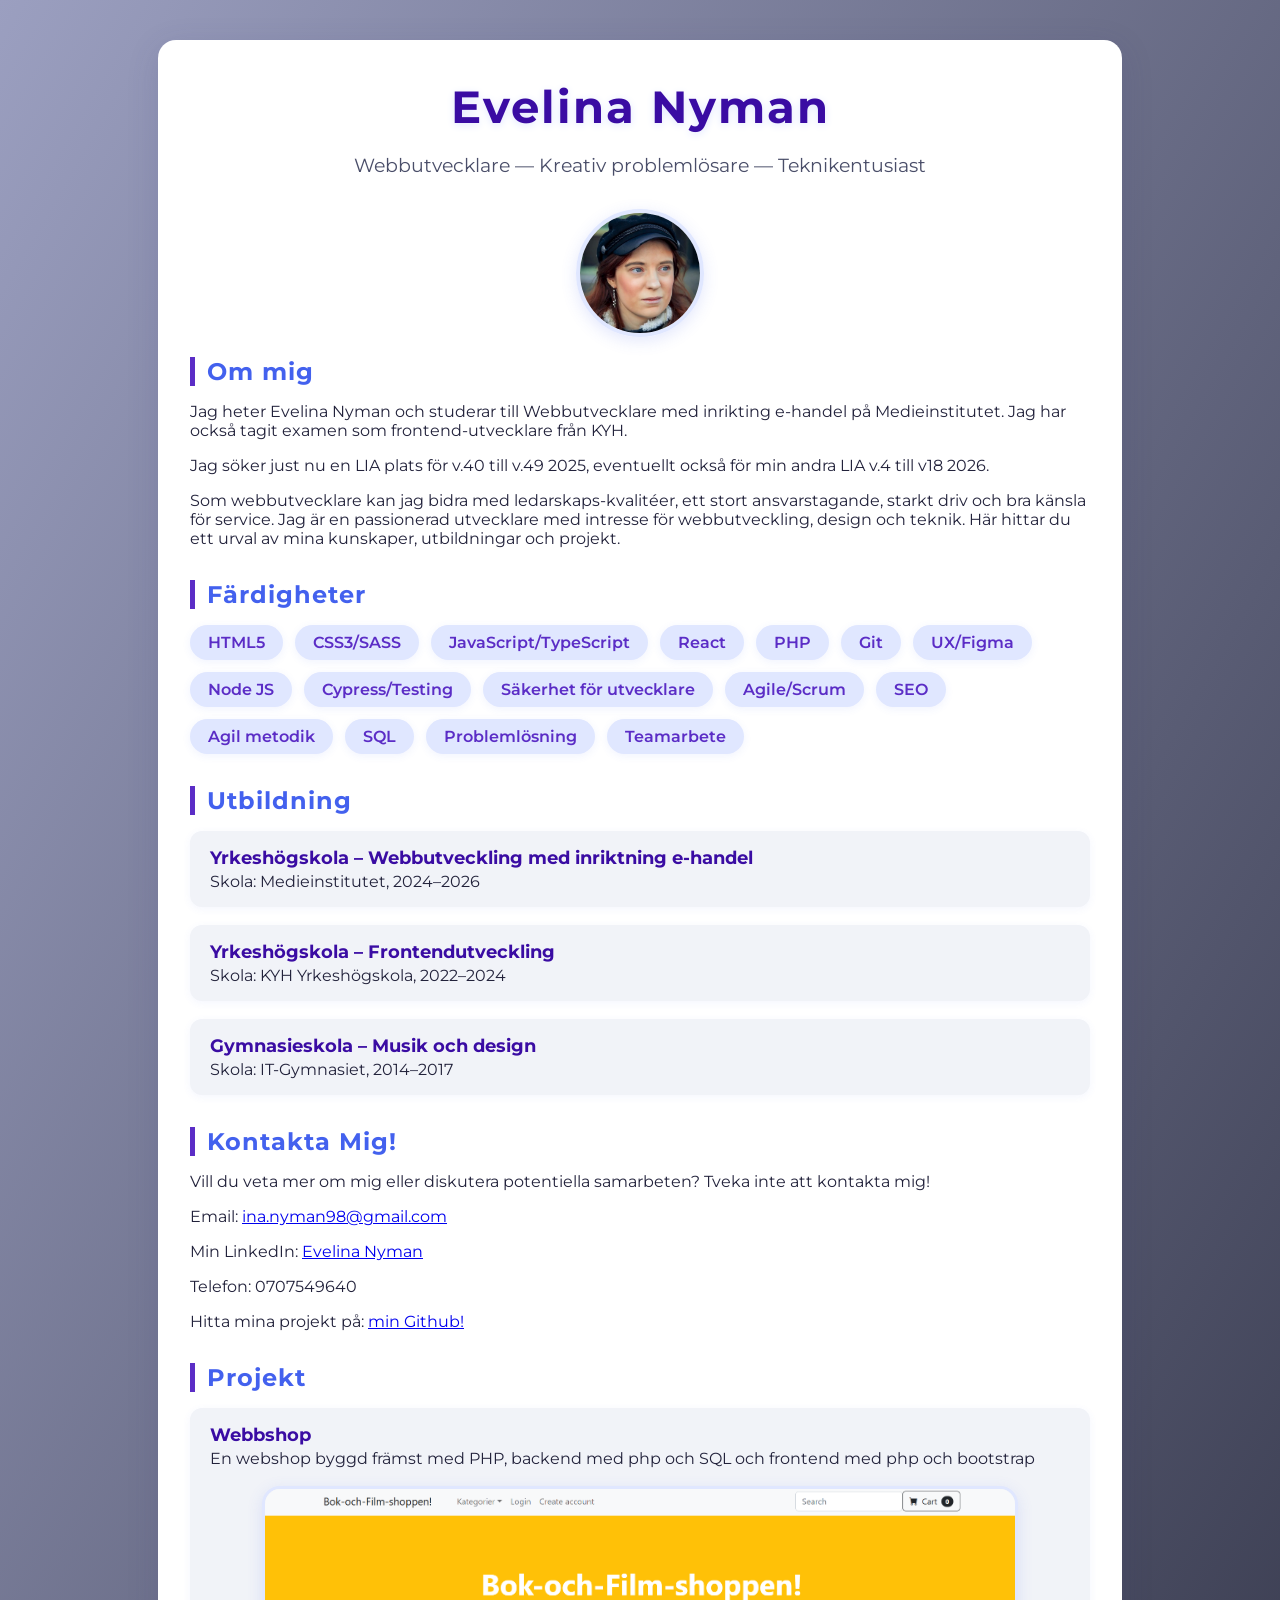
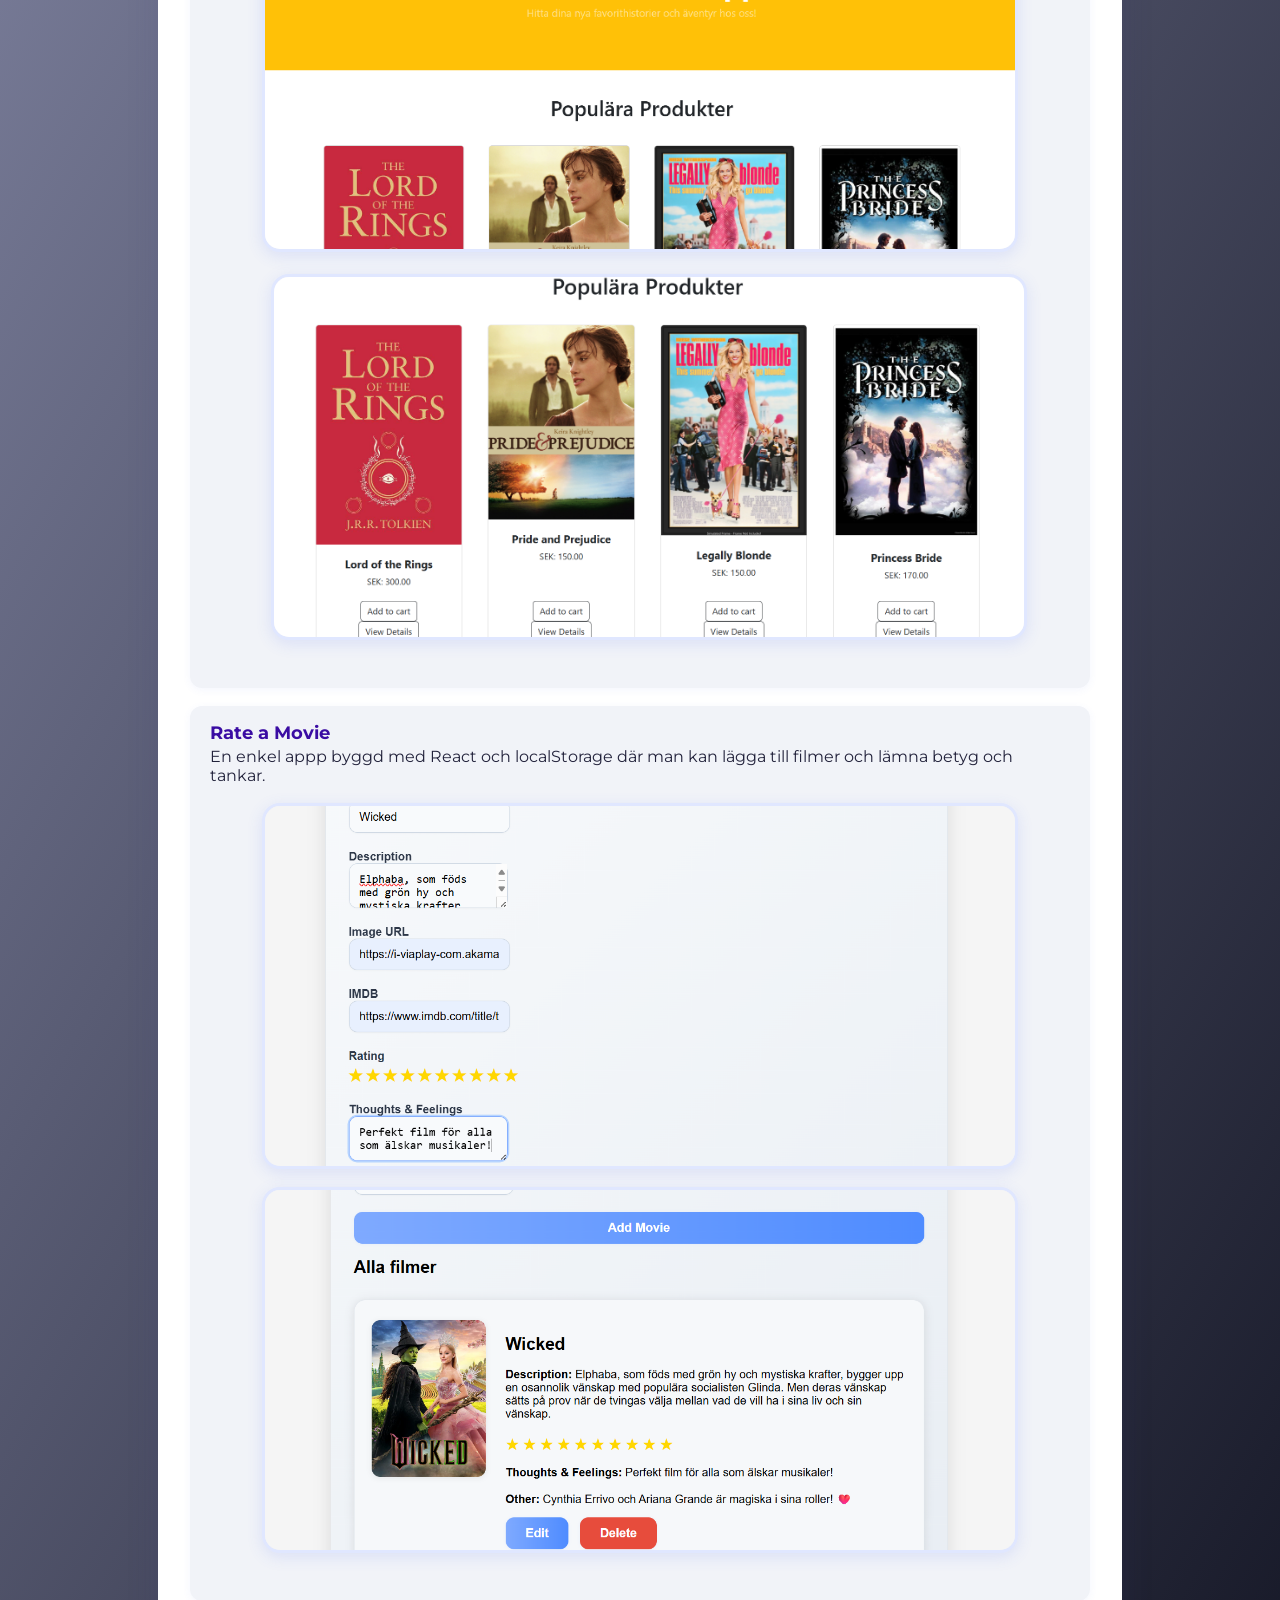
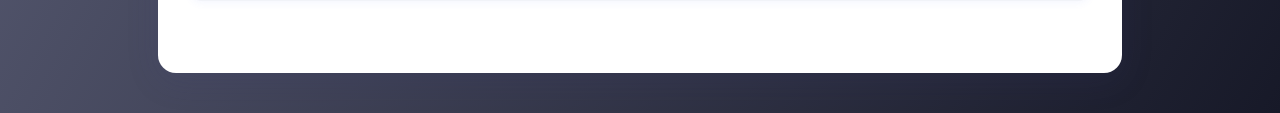
==== index.html @ 7e15b788 "first commit" ====
<!DOCTYPE html>
<html lang="en">
<head>
    <meta charset="UTF-8">
    <meta name="viewport" content="width=device-width, initial-scale=1.0">
    <title>Evelinas Portfolio</title>
</head>
<body>
    
</body>

<!DOCTYPE html>
<html lang="sv">
<head>
    <meta charset="UTF-8">
    <meta name="viewport" content="width=device-width, initial-scale=1.0">
    <title>Min Portfolio & CV</title>
    <link rel="stylesheet" href="style.css">
    <link href="https://fonts.googleapis.com/css2?family=Montserrat:wght@700;400&display=swap" rel="stylesheet">

</head>
<body>
    <div class="container">
        <header>
            <h1>Evelina Nyman</h1>
            <p>Webbutvecklare &mdash; Kreativ problemlösare &mdash; Teknikentusiast</p>
        </header>

        <section>
        <div>
            <img src="assets/Profilbild8.jpg" alt="profilbild">
        </div>
            <h2>Om mig</h2>
            <p>Jag heter Evelina Nyman och studerar till Webbutvecklare med inrikting e-handel på Medieinstitutet. Jag har också tagit examen som frontend-utvecklare från KYH.
            </p>
            <p>Jag söker just nu en LIA plats för v.40 till v.49 2025, eventuellt också för min andra LIA v.4 till v18 2026.
            </p>
            <p>Som webbutvecklare kan jag bidra med ledarskaps-kvalitéer, ett stort ansvarstagande, starkt driv och bra känsla för service. Jag är en passionerad utvecklare med intresse för webbutveckling, design och teknik. Här hittar du ett urval av mina kunskaper, utbildningar och projekt.
            </p>
        </section>

        <section>
            <h2>Färdigheter</h2>
            <ul class="skills">
                <li>HTML5</li>
                <li>CSS3/SASS</li>
                <li>JavaScript/TypeScript</li>
                <li>React</li>
                <li>PHP</li>
                <li>Git</li>
                <li>UX/Figma</li>
                <li>Node JS</li>
                <li>Cypress/Testing</li>  
                <li>Säkerhet för utvecklare</li>
                <li>Agile/Scrum</li>
                <li>SEO</li>
                <li>Agil metodik</li>
                <li>SQL</li>
                <li>Problemlösning</li>
                <li>Teamarbete</li>
            </ul>
        </section>

        <section>
            <h2>Utbildning</h2>
            <div class="education">
                <div class="edu-item">
                    <h3>Yrkeshögskola – Webbutveckling med inriktning e-handel</h3>
                    <p>Skola: Medieinstitutet, 2024–2026</p>
                </div>
                <div class="edu-item">
                    <h3>Yrkeshögskola – Frontendutveckling</h3>
                    <p>Skola: KYH Yrkeshögskola, 2022–2024</p>
                </div>
                <div class="edu-item">
                    <h3>Gymnasieskola – Musik och design</h3>
                    <p>Skola: IT-Gymnasiet, 2014–2017</p>
                </div>
            </div>
        </section>

        <section>
            <h2>Kontakta Mig!</h2>
            <div>
                <p>Vill du veta mer om mig eller diskutera potentiella samarbeten? Tveka inte att kontakta mig!</p>
                <p>Email: <a href="mailto: ina.nyman98@gmail.com">ina.nyman98@gmail.com</a></p>
                <p>Min LinkedIn: <a href="linkedin.com/in/evelina-nyman-08953720b/">Evelina Nyman</a></p>
                <p>Telefon: 0707549640</p>
                <p>Hitta mina projekt på: <a href="https://github.com/Kamechan98">min Github!</a></p>
            </div>
        </section>

        <section>
            <h2>Projekt</h2>
            <div class="projects">
                <div class="project-item">
                    <h3>Webbshop</h3>
                    <p>En webshop byggd främst med PHP, backend med php och SQL och frontend med php och bootstrap</p>
                    <section>
                     <div class="image-container">
                        <a href="https://github.com/Kamechan98/Webshop_PHP" target="_blank">
                        <img src="assets/Skärmbild (4).png" alt="Webbshopbild1">
                        </a>
                    </div>
                    <div class="image-container">
                        <a href="https://github.com/Kamechan98/Webshop_PHP" target="_blank"></a>
                        <img src="assets/Skärmbild (5).png" alt="Webbshopbild2">
                    </div>
                </section>
                </div>
                <div class="project-item">
                    <h3>Rate a Movie</h3>
                    <p>En enkel appp byggd med React och localStorage där man kan lägga till filmer och lämna betyg och tankar.</p>
                <section>
                     <div class="image-container">
                        <img src="assets/Skärmbild (2).png" alt="RateAMovie1">
                    </div>
                    <div class="image-container">
                        <img src="assets/Skärmbild (3).png" alt="RateAMovie2">
                    </div>
                </section>
                </div>
            </div>
        </section>
    </div>
</body>
</html>
---- style.css ----
@import url("https://fonts.googleapis.com/css2?family=Montserrat:wght@400;600;700&display=swap");
body {
  font-family: "Montserrat", Arial, sans-serif;
  background: linear-gradient(120deg, #9b9fc0 0%, #171928 100%);
  margin: 0;
  color: #22223b;
}

.container {
  max-width: 900px;
  margin: 40px auto;
  background: #fff;
  border-radius: 18px;
  box-shadow: 0 8px 32px rgba(60, 60, 120, 0.15);
  padding: 40px 32px;
}

header {
  text-align: center;
  margin-bottom: 32px;
}

header h1 {
  font-size: 2.8rem;
  margin: 0 0 8px 0;
  color: #3a0ca3;
  letter-spacing: 2px;
  text-shadow: 0 2px 8px #e0e7ff;
  transition: color 0.3s;
}

header h1:hover {
  color: #4361ee;
  cursor: pointer;
}

header p {
  font-size: 1.2rem;
  color: #4a4e69;
}

section {
  margin-bottom: 32px;
}

h2 {
  color: #4361ee;
  border-left: 5px solid #5b2dc6;
  padding-left: 12px;
  margin-bottom: 16px;
  font-size: 1.5rem;
  letter-spacing: 1px;
  transition: border-color 0.3s, color 0.3s;
}

h2:hover {
  color: #3a0ca3;
  border-color: #4361ee;
}

img[alt=profilbild] {
  width: 120px;
  height: 120px;
  -o-object-fit: cover;
     object-fit: cover;
  border-radius: 50%;
  box-shadow: 0 4px 16px rgba(67, 97, 238, 0.15);
  display: block;
  margin: 0 auto 18px auto;
  border: 4px solid #e0e7ff;
  transition: transform 0.3s, box-shadow 0.3s;
}

img[alt=profilbild]:hover {
  transform: scale(1.08) rotate(-2deg);
  box-shadow: 0 8px 32px rgba(67, 97, 238, 0.25);
  border-color: #5b2dc6;
}

ul.skills {
  list-style: none;
  padding: 0;
  display: flex;
  flex-wrap: wrap;
  gap: 12px;
  justify-content: flex-start;
  transition: gap 0.3s;
}

ul.skills:hover {
  gap: 20px;
}

ul.skills li {
  background: #e0e7ff;
  color: #5b2dc6;
  padding: 8px 18px;
  border-radius: 20px;
  font-weight: 600;
  font-size: 1rem;
  box-shadow: 0 2px 8px rgba(67, 97, 238, 0.08);
  transition: background 0.3s, color 0.3s, transform 0.3s, box-shadow 0.3s;
  cursor: pointer;
  position: relative;
  overflow: hidden;
}

ul.skills li:hover {
  background: #5b2dc6;
  color: #fff;
  transform: translateY(-4px) scale(1.08) rotate(-2deg);
  box-shadow: 0 8px 24px rgba(67, 97, 238, 0.18);
}

.education, .projects {
  display: flex;
  flex-direction: column;
  gap: 18px;
}

.edu-item, .project-item {
  background: #f1f3f8;
  border-radius: 12px;
  padding: 16px 20px;
  box-shadow: 0 2px 8px rgba(67, 97, 238, 0.06);
  transition: box-shadow 0.3s, transform 0.3s;
}

.edu-item:hover, .project-item:hover {
  box-shadow: 0 8px 32px rgba(67, 97, 238, 0.18);
  transform: scale(1.03) translateY(-2px);
}

.edu-item h3, .project-item h3 {
  margin: 0 0 4px 0;
  color: #3a0ca3;
  font-size: 1.1rem;
}

.edu-item p, .project-item p {
  margin: 0;
  color: #22223b;
  font-size: 1rem;
}

.image-container {
  display: flex;
  flex-direction: row;
  justify-content: center;
  align-items: center;
  gap: 18px;
  margin: 18px 0 18px 0;
  flex-wrap: wrap;
}

.image-container img {
  width: 750px;
  height: 360px;
  -o-object-fit: cover;
     object-fit: cover;
  border-radius: 18px;
  box-shadow: 0 4px 16px rgba(67, 97, 238, 0.13);
  border: 3px solid #e0e7ff;
  transition: transform 0.3s, box-shadow 0.3s, border-color 0.3s;
  background: #fff;
  margin: 0;
}

.image-container img:hover {
  transform: scale(1.06) rotate(-1.5deg);
  box-shadow: 0 8px 32px rgba(67, 97, 238, 0.22);
  border-color: #4361ee;
  z-index: 2;
}

@media (max-width: 900px) {
  .image-container img {
    width: 500px;
    height: 250px;
  }
}
@media (max-width: 600px) {
  .container {
    padding: 18px 4vw;
  }
  img[alt=profilbild] {
    width: 80px;
    height: 80px;
  }
  .image-container {
    gap: 8px;
  }
  .image-container img {
    width: 470px;
    height: 250px;
  }
}
@media (max-width: 600px) {
  .container {
    padding: 18px 4vw;
  }
  img[alt=profilbild] {
    width: 80px;
    height: 80px;
  }
}/*# sourceMappingURL=style.css.map */
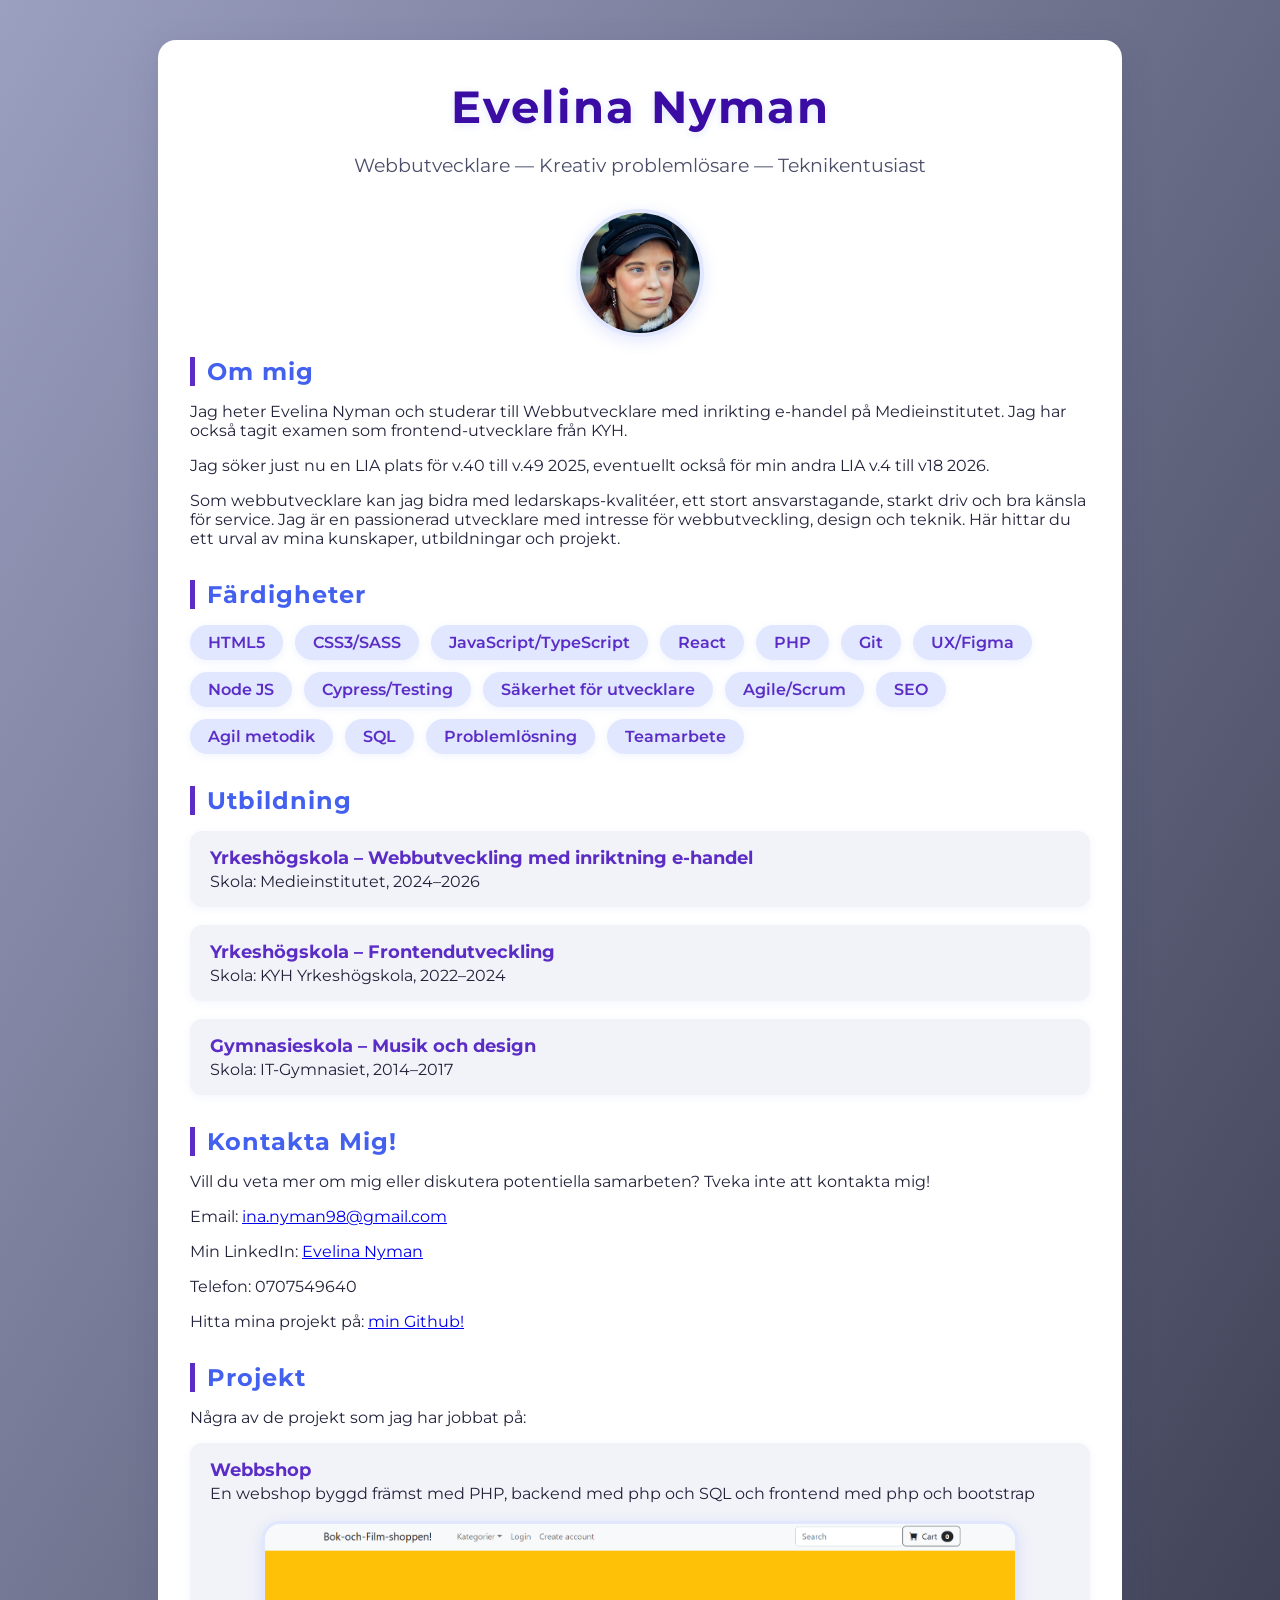
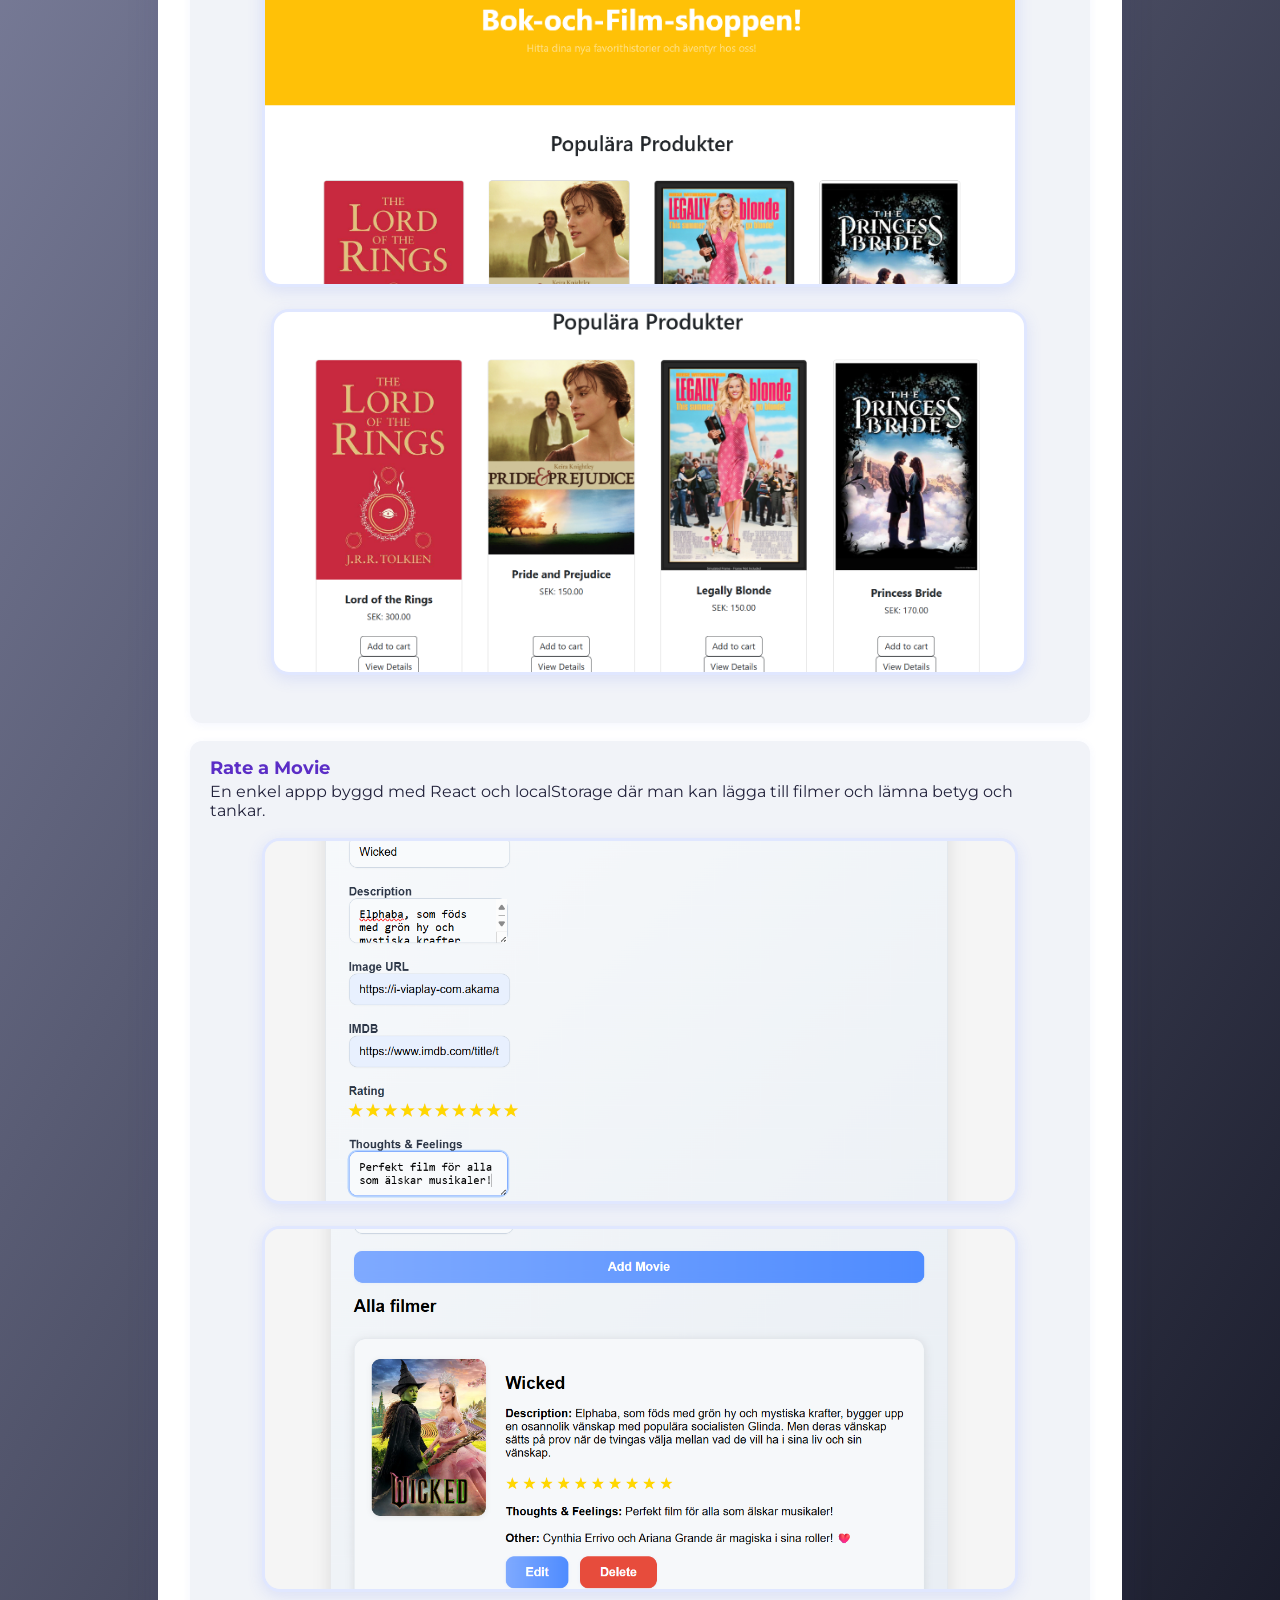
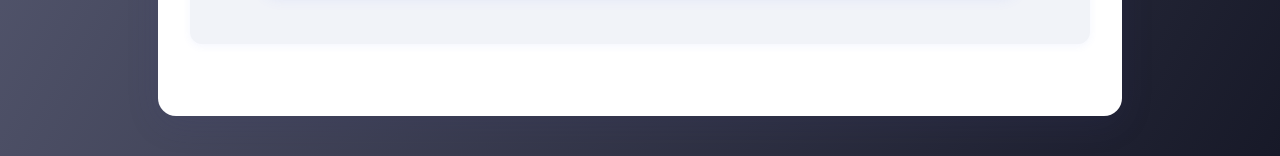
==== commit 2ab1e384: "added some styling changes to my portfolio" ====
--- a/index.html
+++ b/index.html
@@ -84,7 +84,7 @@
             <div>
                 <p>Vill du veta mer om mig eller diskutera potentiella samarbeten? Tveka inte att kontakta mig!</p>
                 <p>Email: <a href="mailto: ina.nyman98@gmail.com">ina.nyman98@gmail.com</a></p>
-                <p>Min LinkedIn: <a href="linkedin.com/in/evelina-nyman-08953720b/">Evelina Nyman</a></p>
+                <p>Min LinkedIn: <a rel="noopener" href="https://www.linkedin.com/in/evelina-nyman-08953720b/" target="_blank">Evelina Nyman</a></p>
                 <p>Telefon: 0707549640</p>
                 <p>Hitta mina projekt på: <a href="https://github.com/Kamechan98">min Github!</a></p>
             </div>
@@ -92,18 +92,19 @@
 
         <section>
             <h2>Projekt</h2>
+            <p>Några av de projekt som jag har jobbat på:</p>
             <div class="projects">
                 <div class="project-item">
                     <h3>Webbshop</h3>
                     <p>En webshop byggd främst med PHP, backend med php och SQL och frontend med php och bootstrap</p>
                     <section>
                      <div class="image-container">
-                        <a href="https://github.com/Kamechan98/Webshop_PHP" target="_blank">
+                        <a rel="noopener" href="https://github.com/Kamechan98/Webshop_PHP" target="_blank">
                         <img src="assets/Skärmbild (4).png" alt="Webbshopbild1">
                         </a>
                     </div>
                     <div class="image-container">
-                        <a href="https://github.com/Kamechan98/Webshop_PHP" target="_blank"></a>
+                        <a rel="noopener" href="https://github.com/Kamechan98/Webshop_PHP" target="_blank"></a>
                         <img src="assets/Skärmbild (5).png" alt="Webbshopbild2">
                     </div>
                 </section>
@@ -113,10 +114,14 @@
                     <p>En enkel appp byggd med React och localStorage där man kan lägga till filmer och lämna betyg och tankar.</p>
                 <section>
                      <div class="image-container">
+                        <a rel="noopener" href="https://github.com/Kamechan98/Rate-a-Movie-App.git" target="_blank">
                         <img src="assets/Skärmbild (2).png" alt="RateAMovie1">
+                        </a>
                     </div>
                     <div class="image-container">
+                        <a rel="noopener" href="https://github.com/Kamechan98/Rate-a-Movie-App.git" target="_blank">
                         <img src="assets/Skärmbild (3).png" alt="RateAMovie2">
+                        </a>
                     </div>
                 </section>
                 </div>
--- a/style.css
+++ b/style.css
@@ -30,7 +30,7 @@
 }
 
 header h1:hover {
-  color: #4361ee;
+  color: #5b2dc6;
   cursor: pointer;
 }
 
@@ -133,7 +133,7 @@
 
 .edu-item h3, .project-item h3 {
   margin: 0 0 4px 0;
-  color: #3a0ca3;
+  color: #5b2dc6;
   font-size: 1.1rem;
 }
 
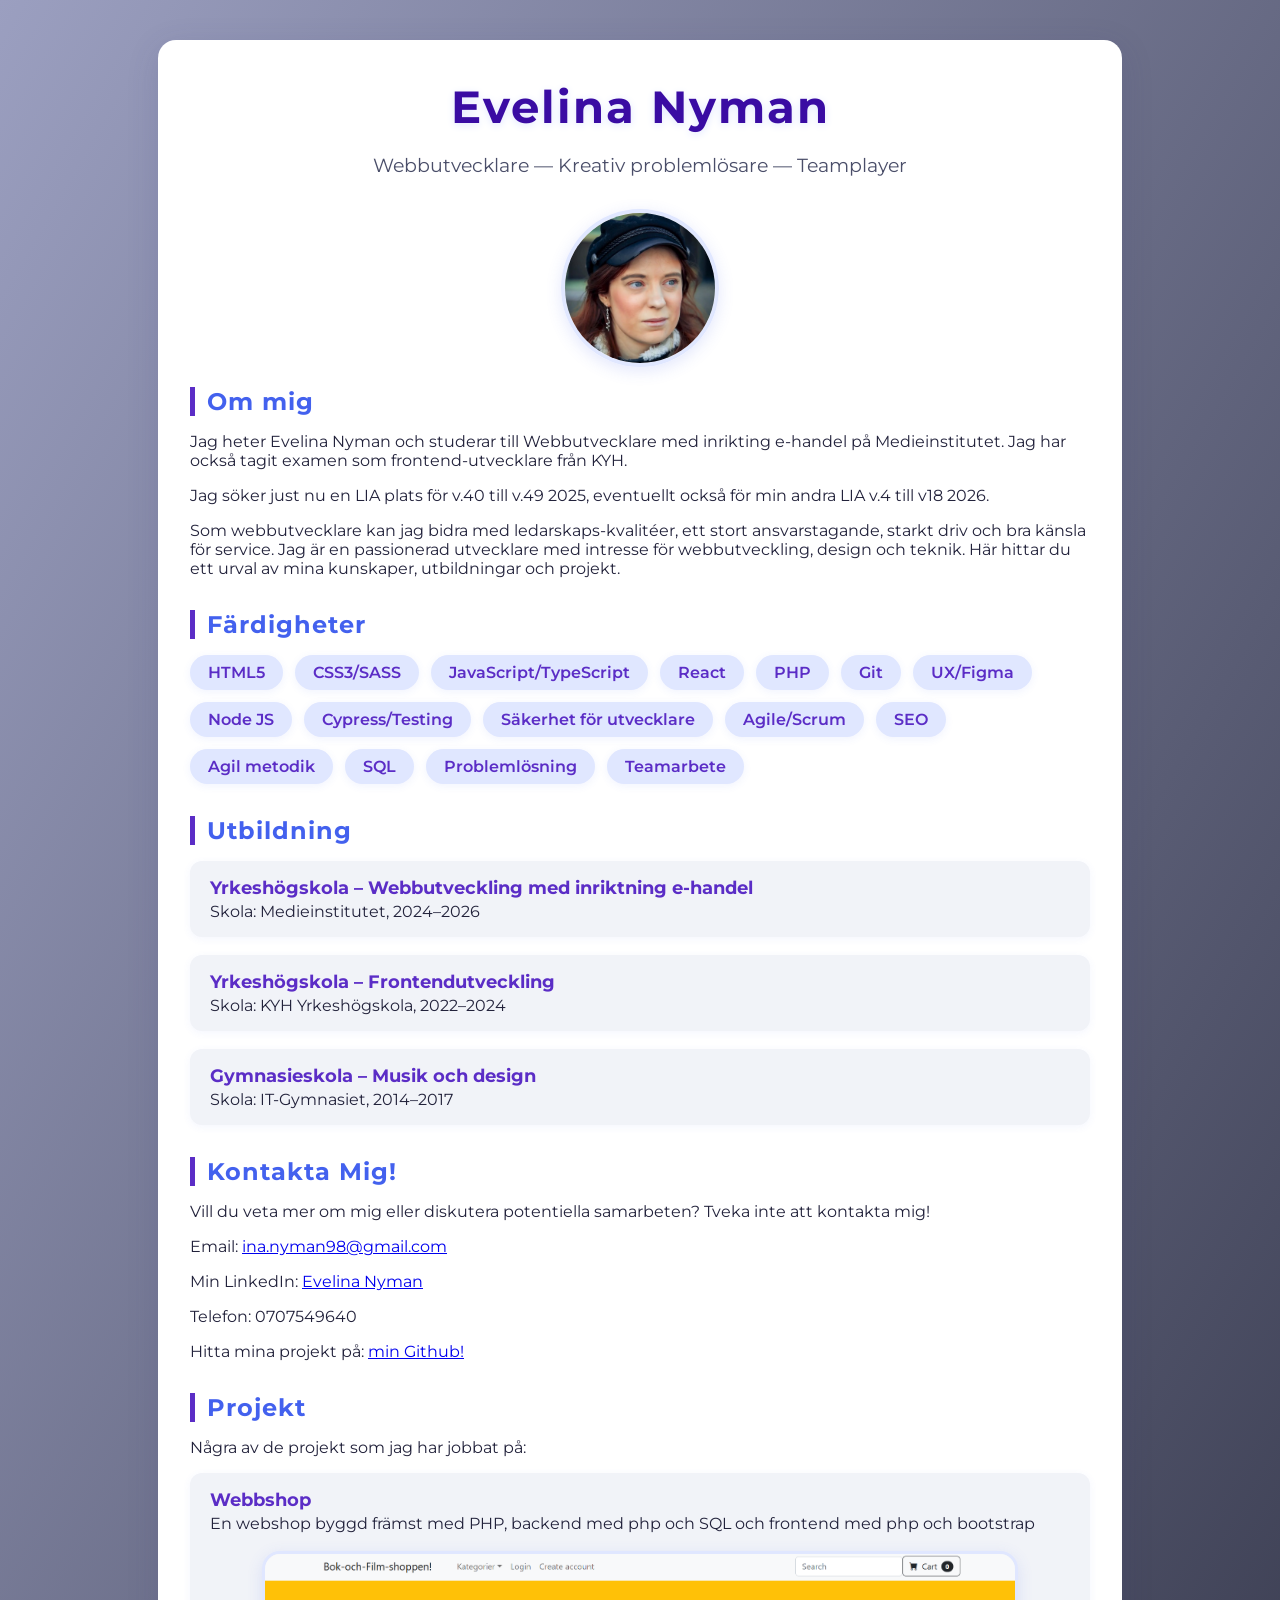
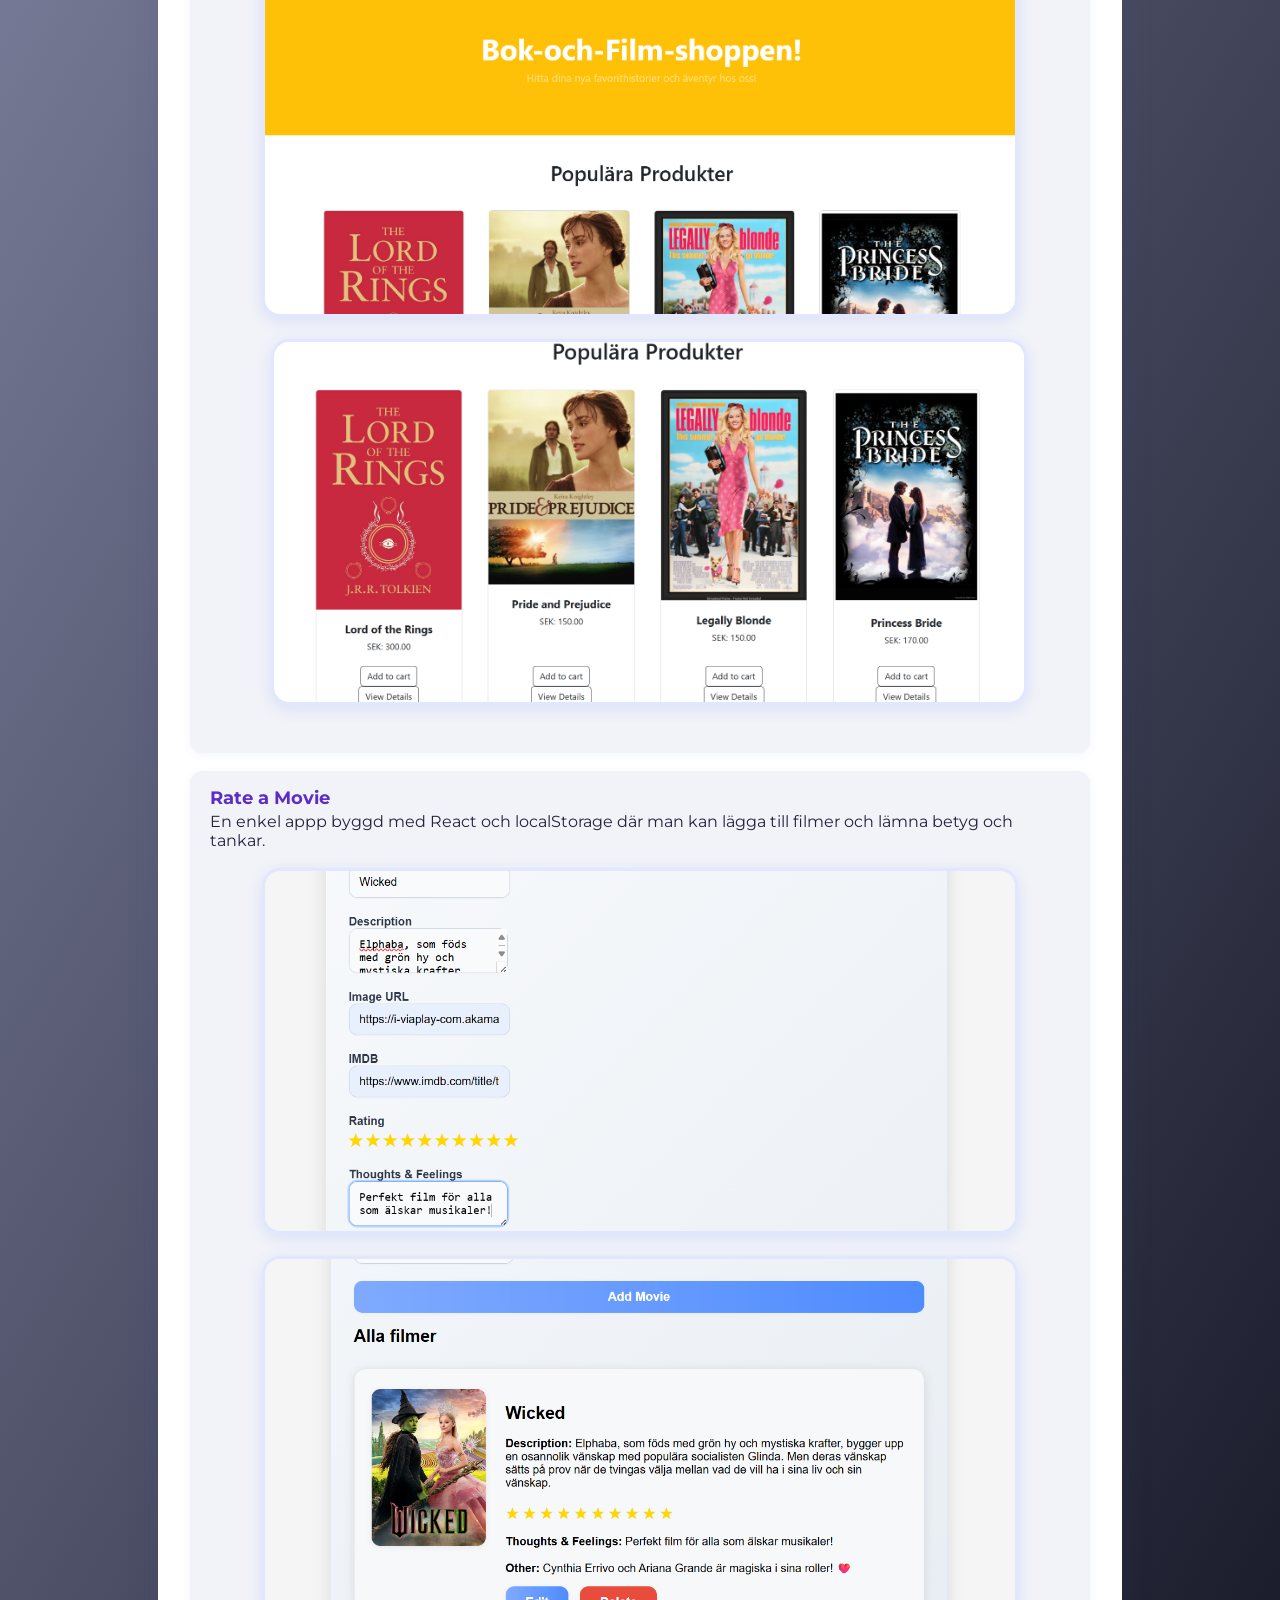
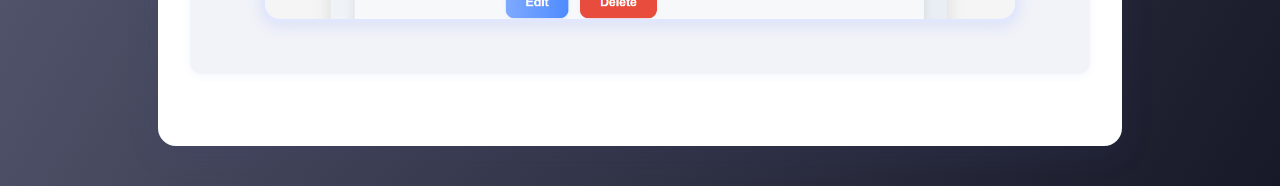
==== commit ebd35e3e: "added some styling changes to my portfolio" ====
--- a/index.html
+++ b/index.html
@@ -23,7 +23,7 @@
     <div class="container">
         <header>
             <h1>Evelina Nyman</h1>
-            <p>Webbutvecklare &mdash; Kreativ problemlösare &mdash; Teknikentusiast</p>
+            <p>Webbutvecklare &mdash; Kreativ problemlösare &mdash; Teamplayer</p>
         </header>
 
         <section>
--- a/style.css
+++ b/style.css
@@ -59,8 +59,8 @@
 }
 
 img[alt=profilbild] {
-  width: 120px;
-  height: 120px;
+  width: 150px;
+  height: 150px;
   -o-object-fit: cover;
      object-fit: cover;
   border-radius: 50%;
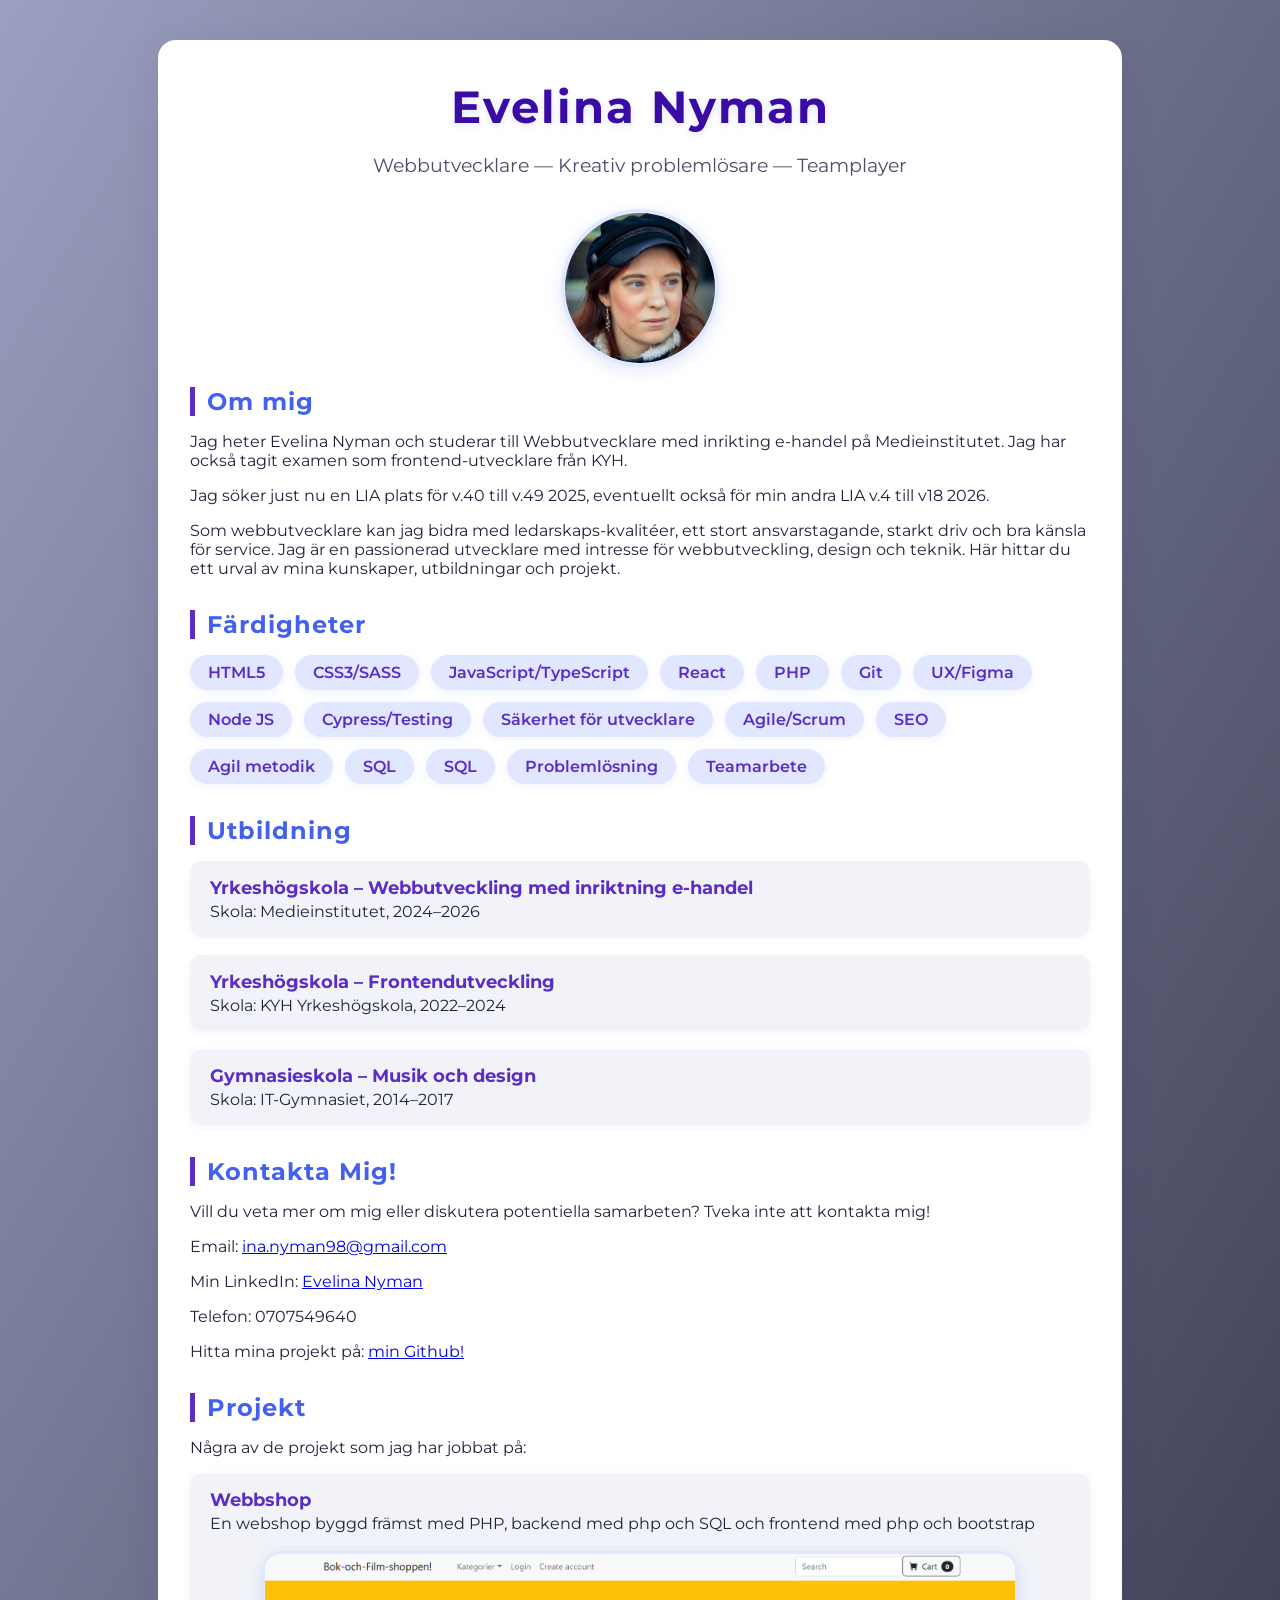
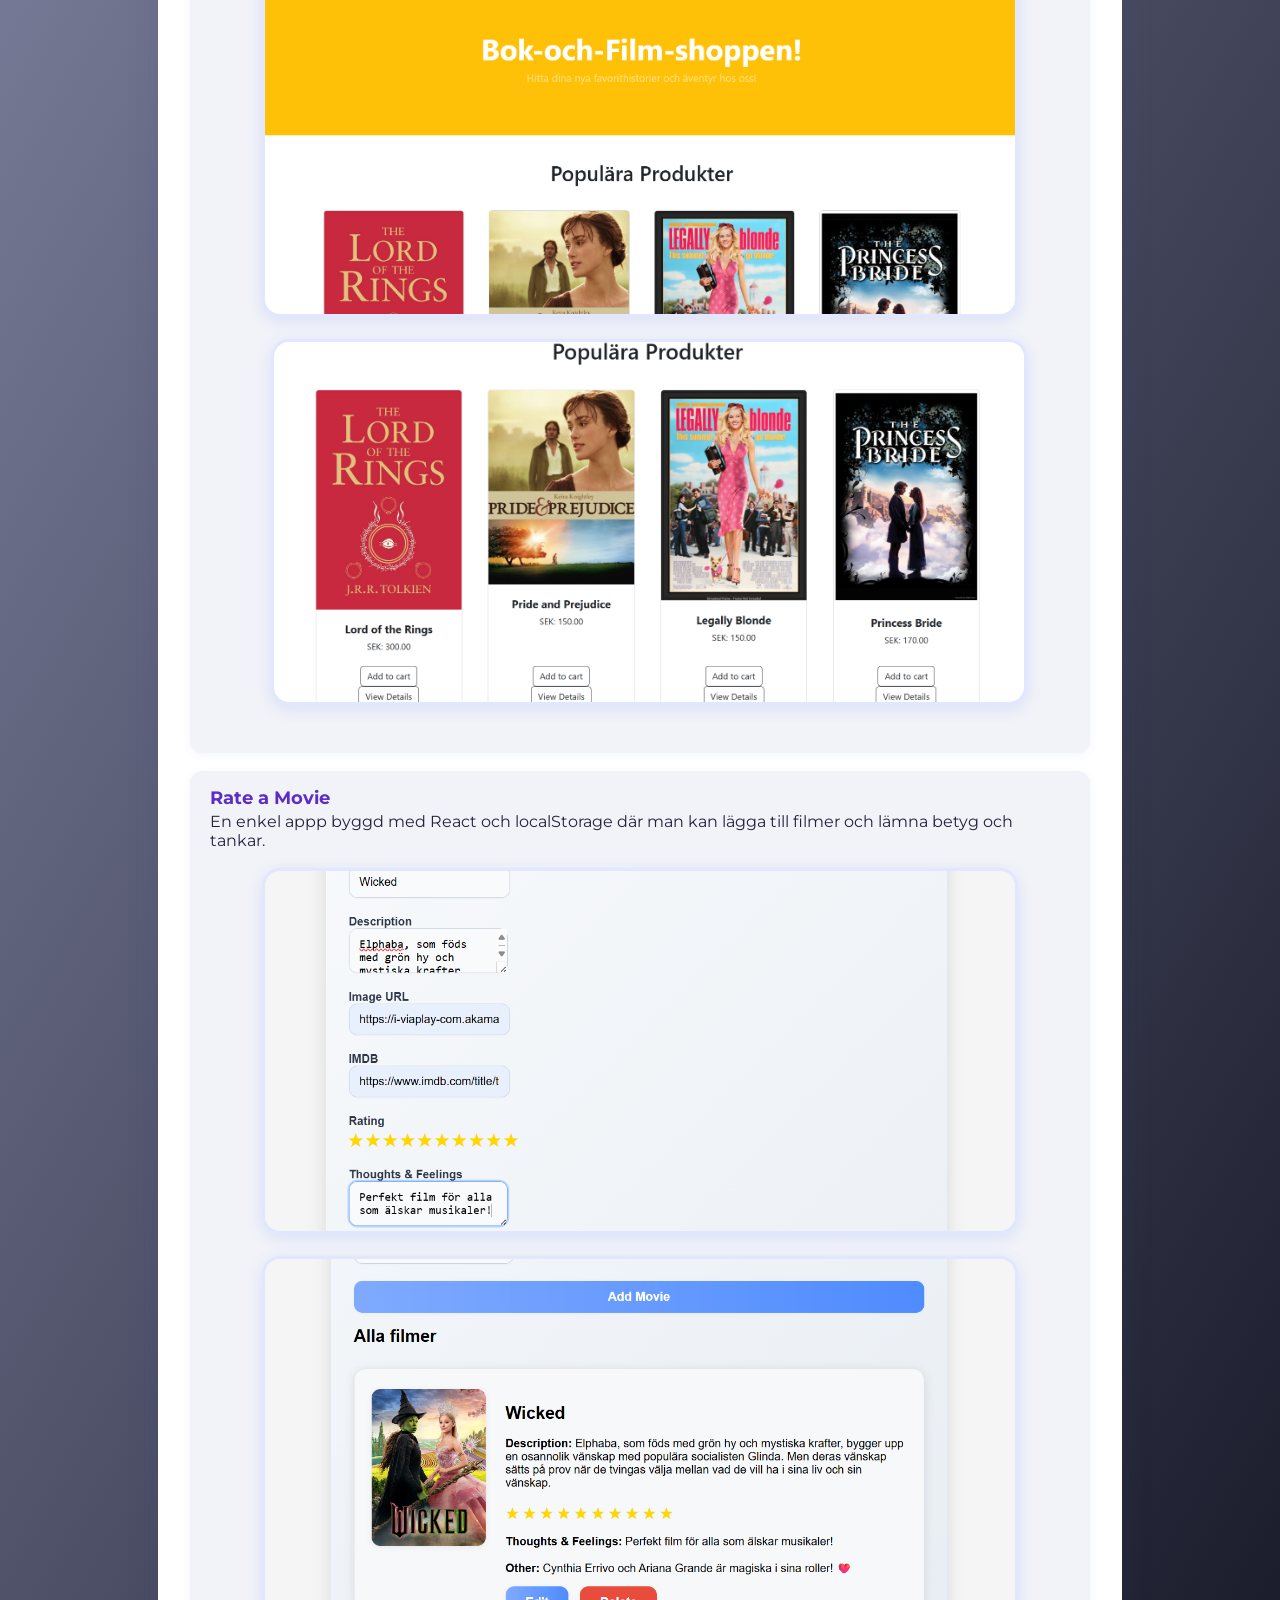
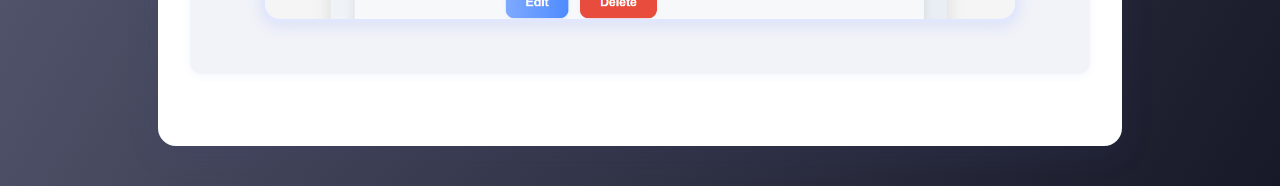
==== commit a8408784: "commit" ====
--- a/index.html
+++ b/index.html
@@ -55,6 +55,7 @@
                 <li>Agile/Scrum</li>
                 <li>SEO</li>
                 <li>Agil metodik</li>
+                <li>SQL</li>
                 <li>SQL</li>
                 <li>Problemlösning</li>
                 <li>Teamarbete</li>
--- a/style.css
+++ b/style.css
@@ -191,7 +191,7 @@
     gap: 8px;
   }
   .image-container img {
-    width: 470px;
+    width: 330px;
     height: 250px;
   }
 }
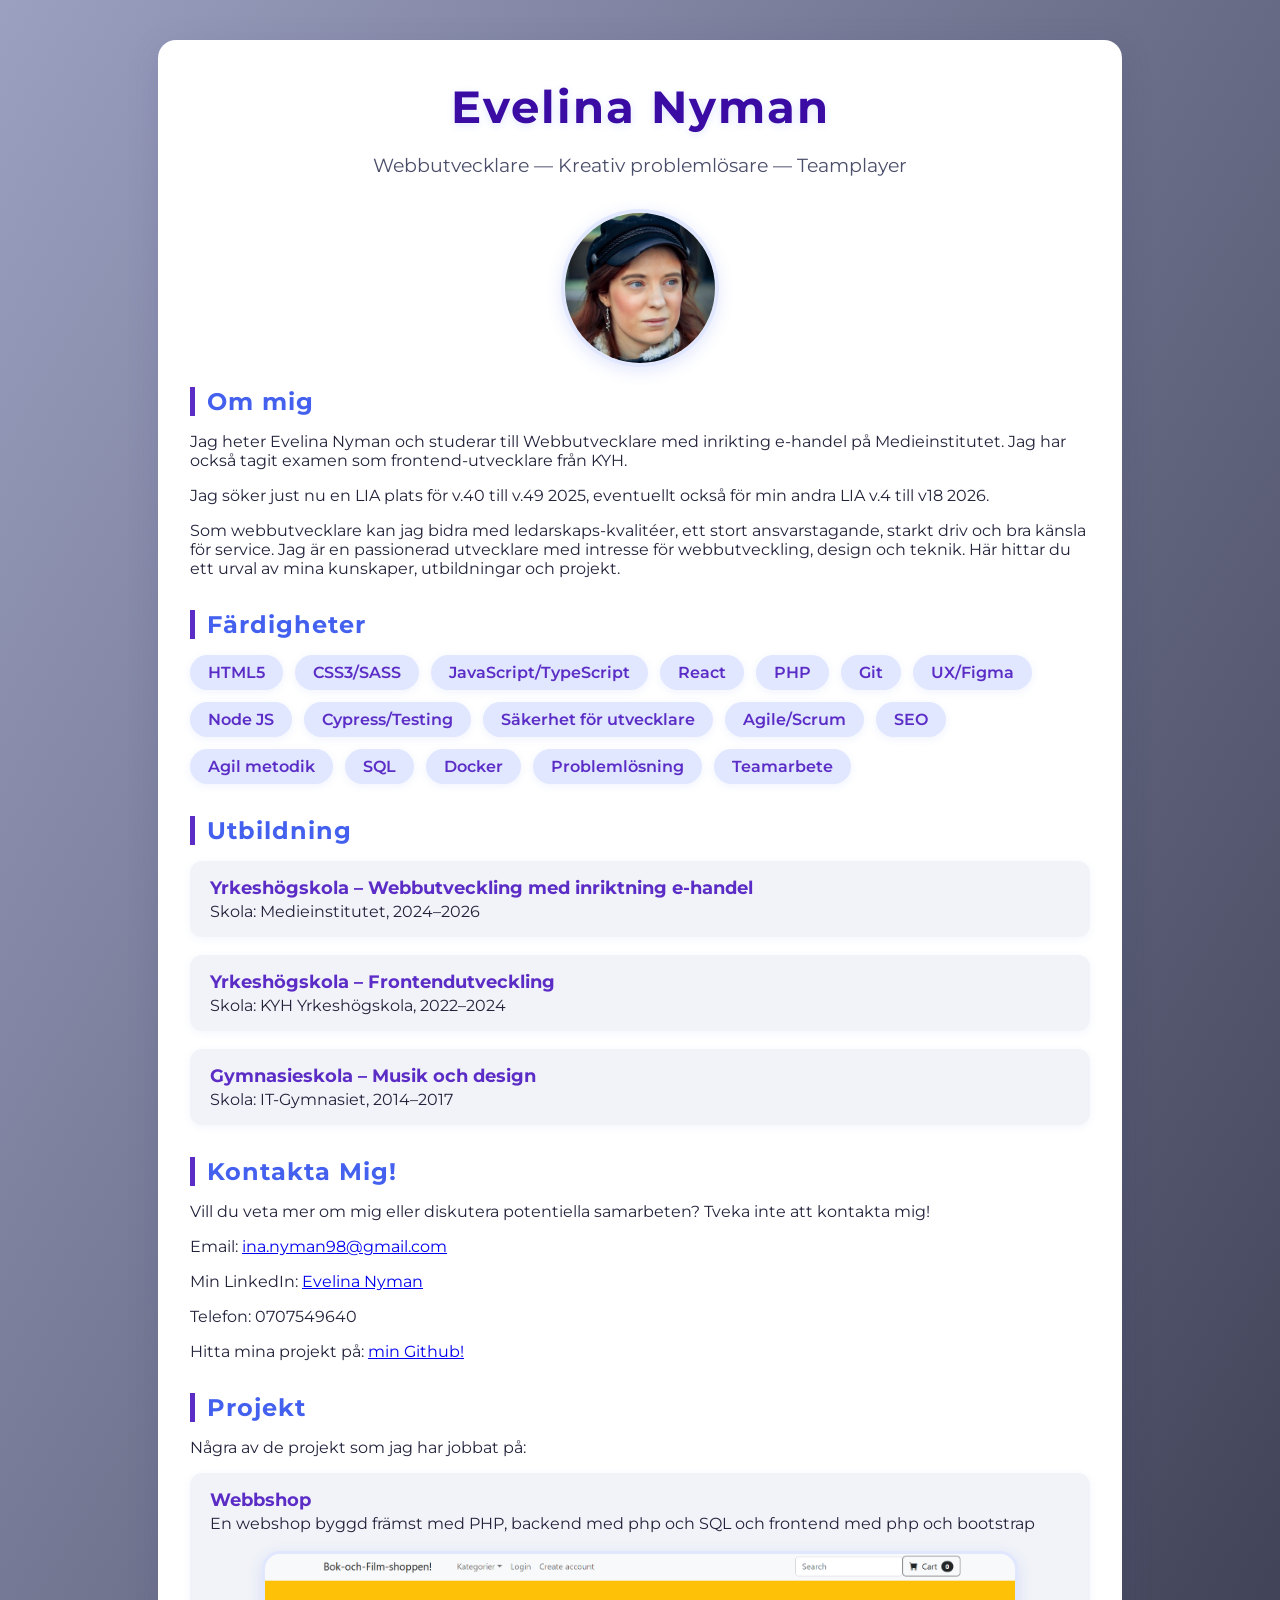
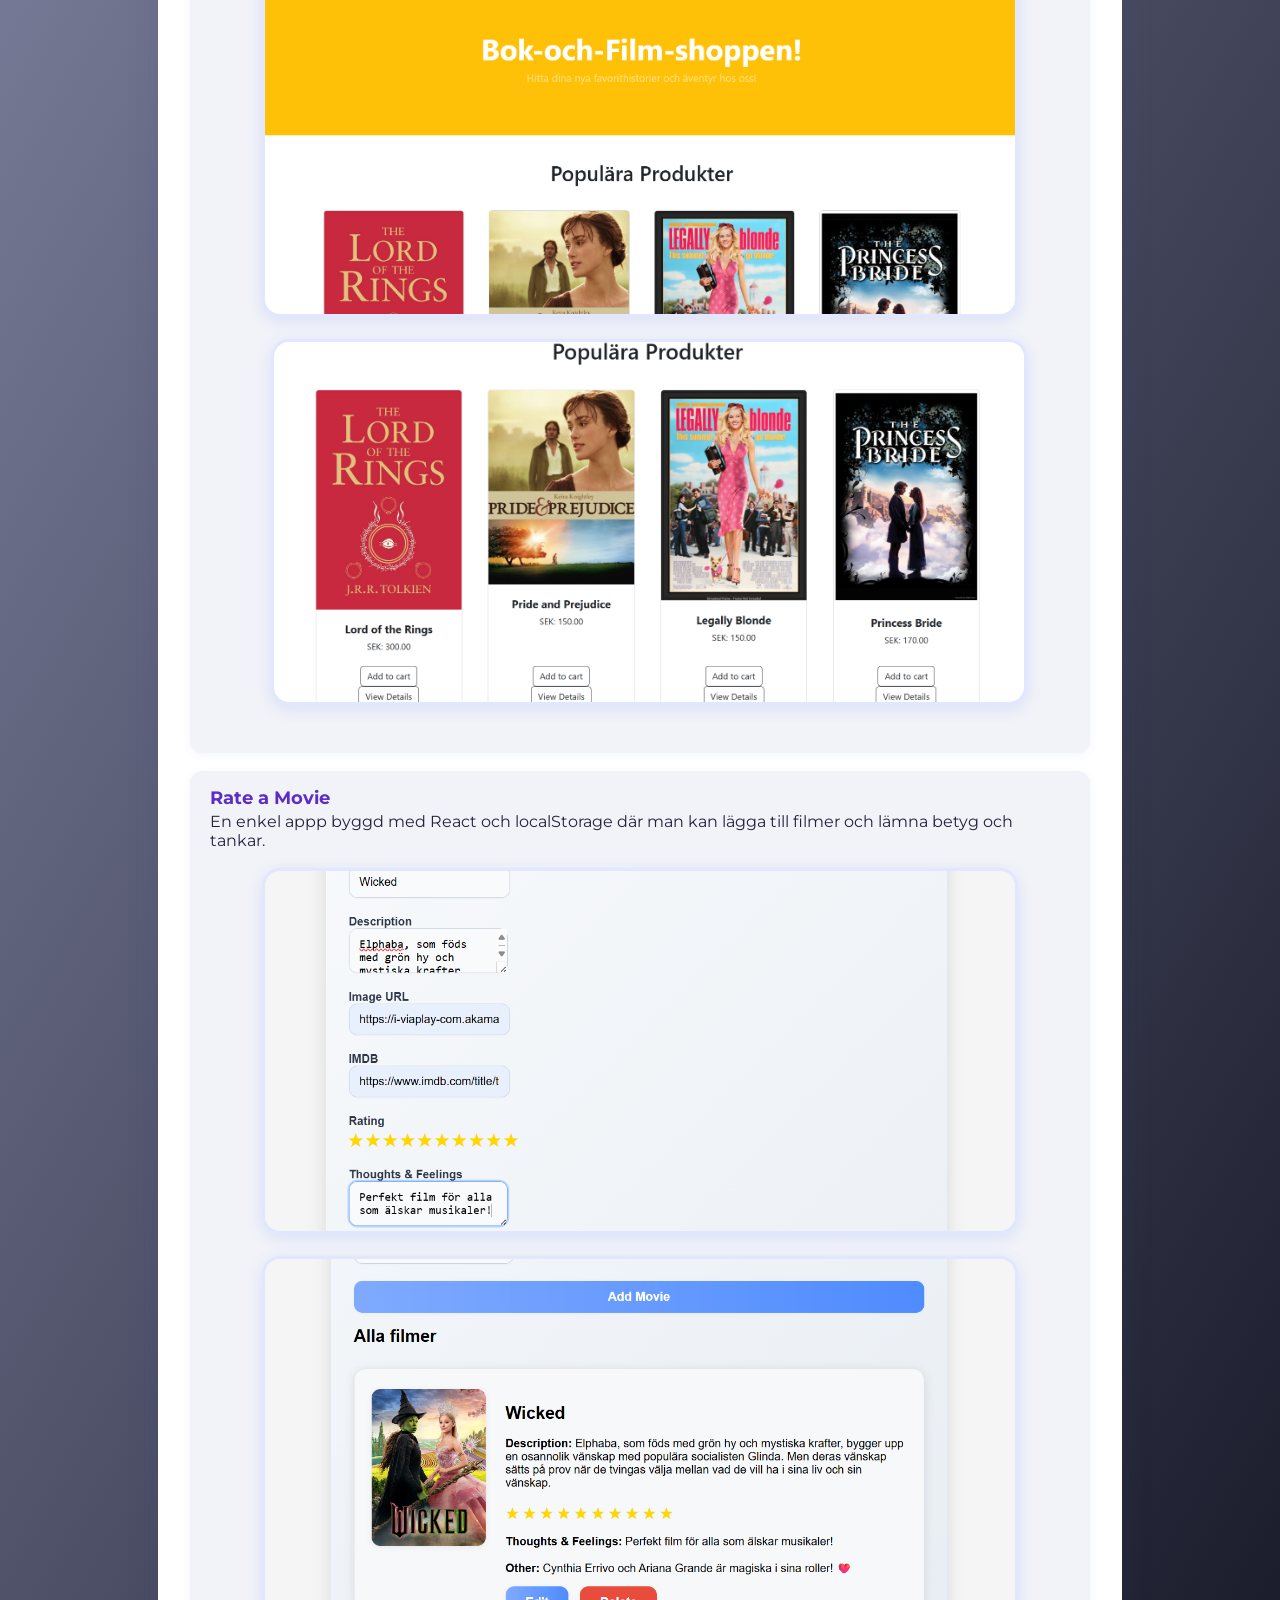
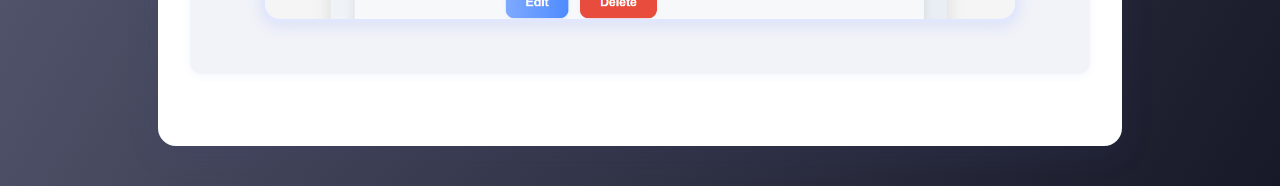
==== commit 66d02a34: "added a new skill" ====
--- a/index.html
+++ b/index.html
@@ -56,7 +56,7 @@
                 <li>SEO</li>
                 <li>Agil metodik</li>
                 <li>SQL</li>
-                <li>SQL</li>
+                <li>Docker</li>
                 <li>Problemlösning</li>
                 <li>Teamarbete</li>
             </ul>
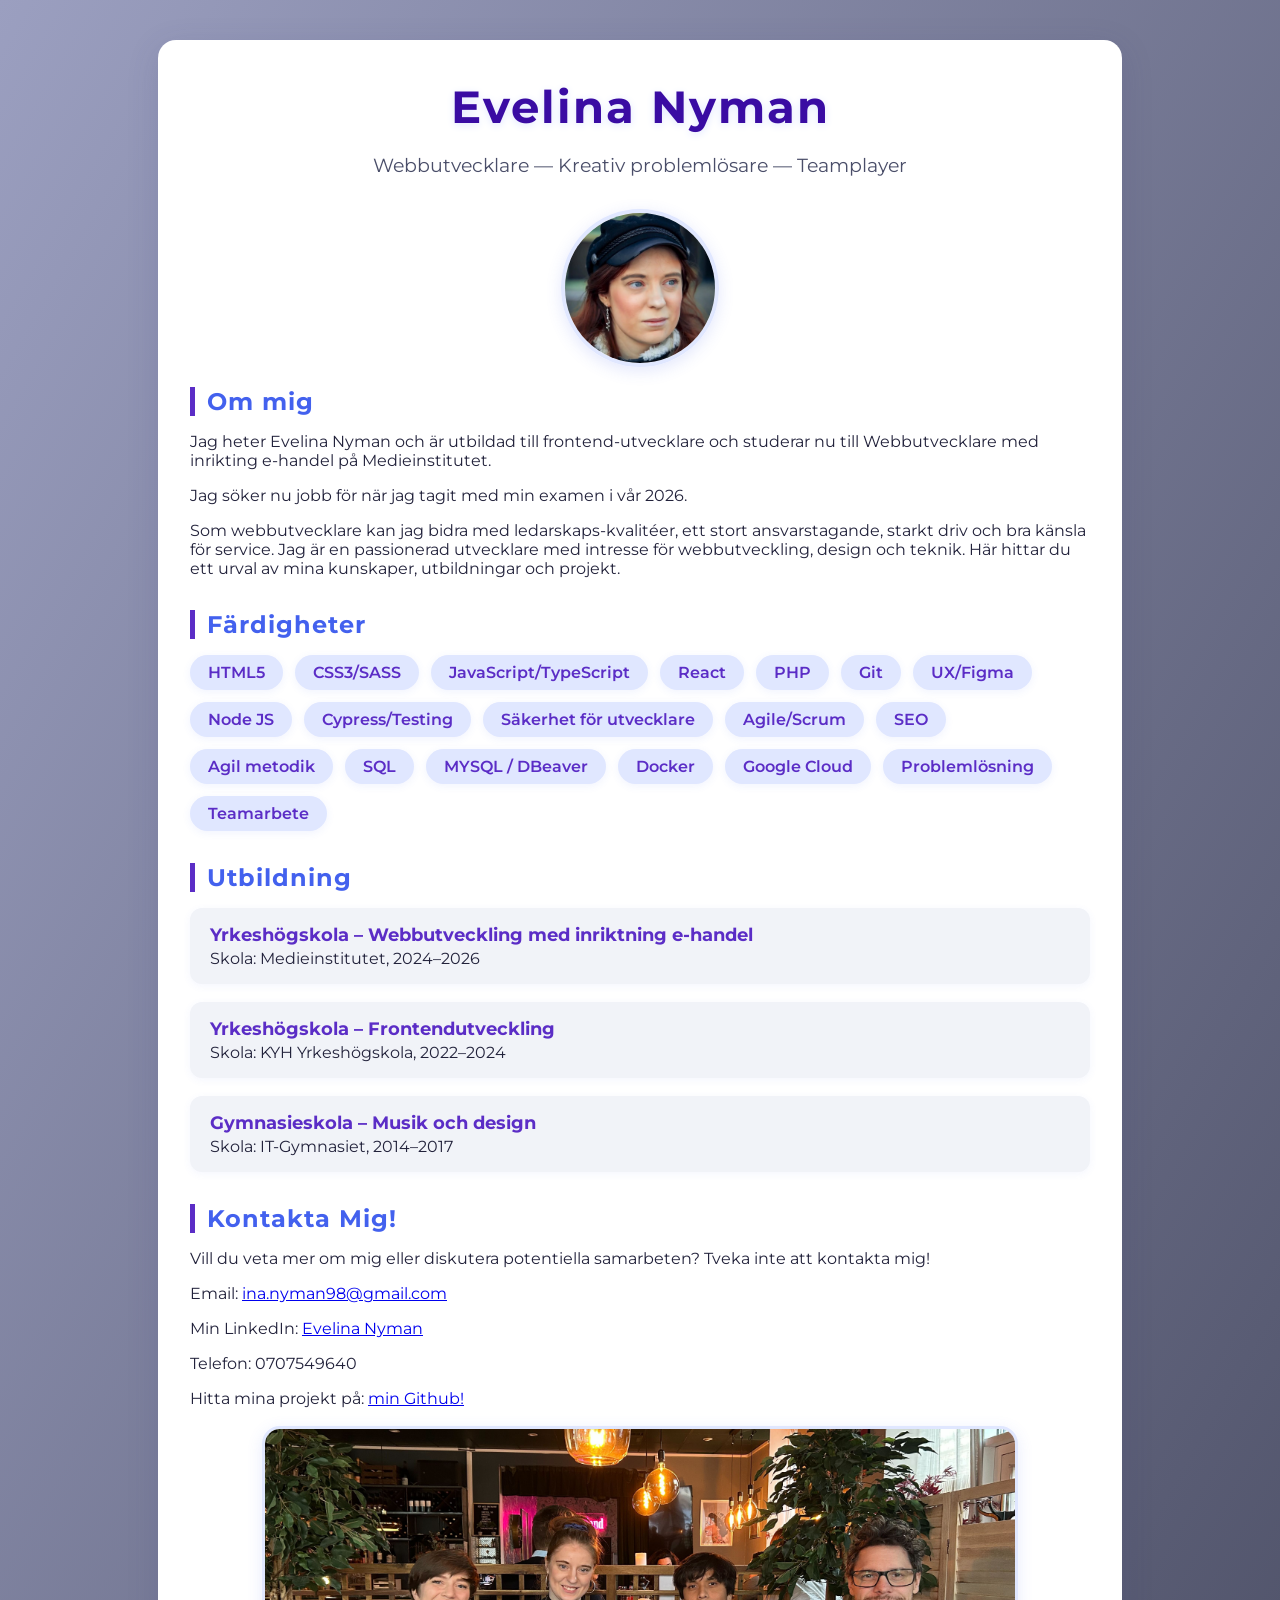
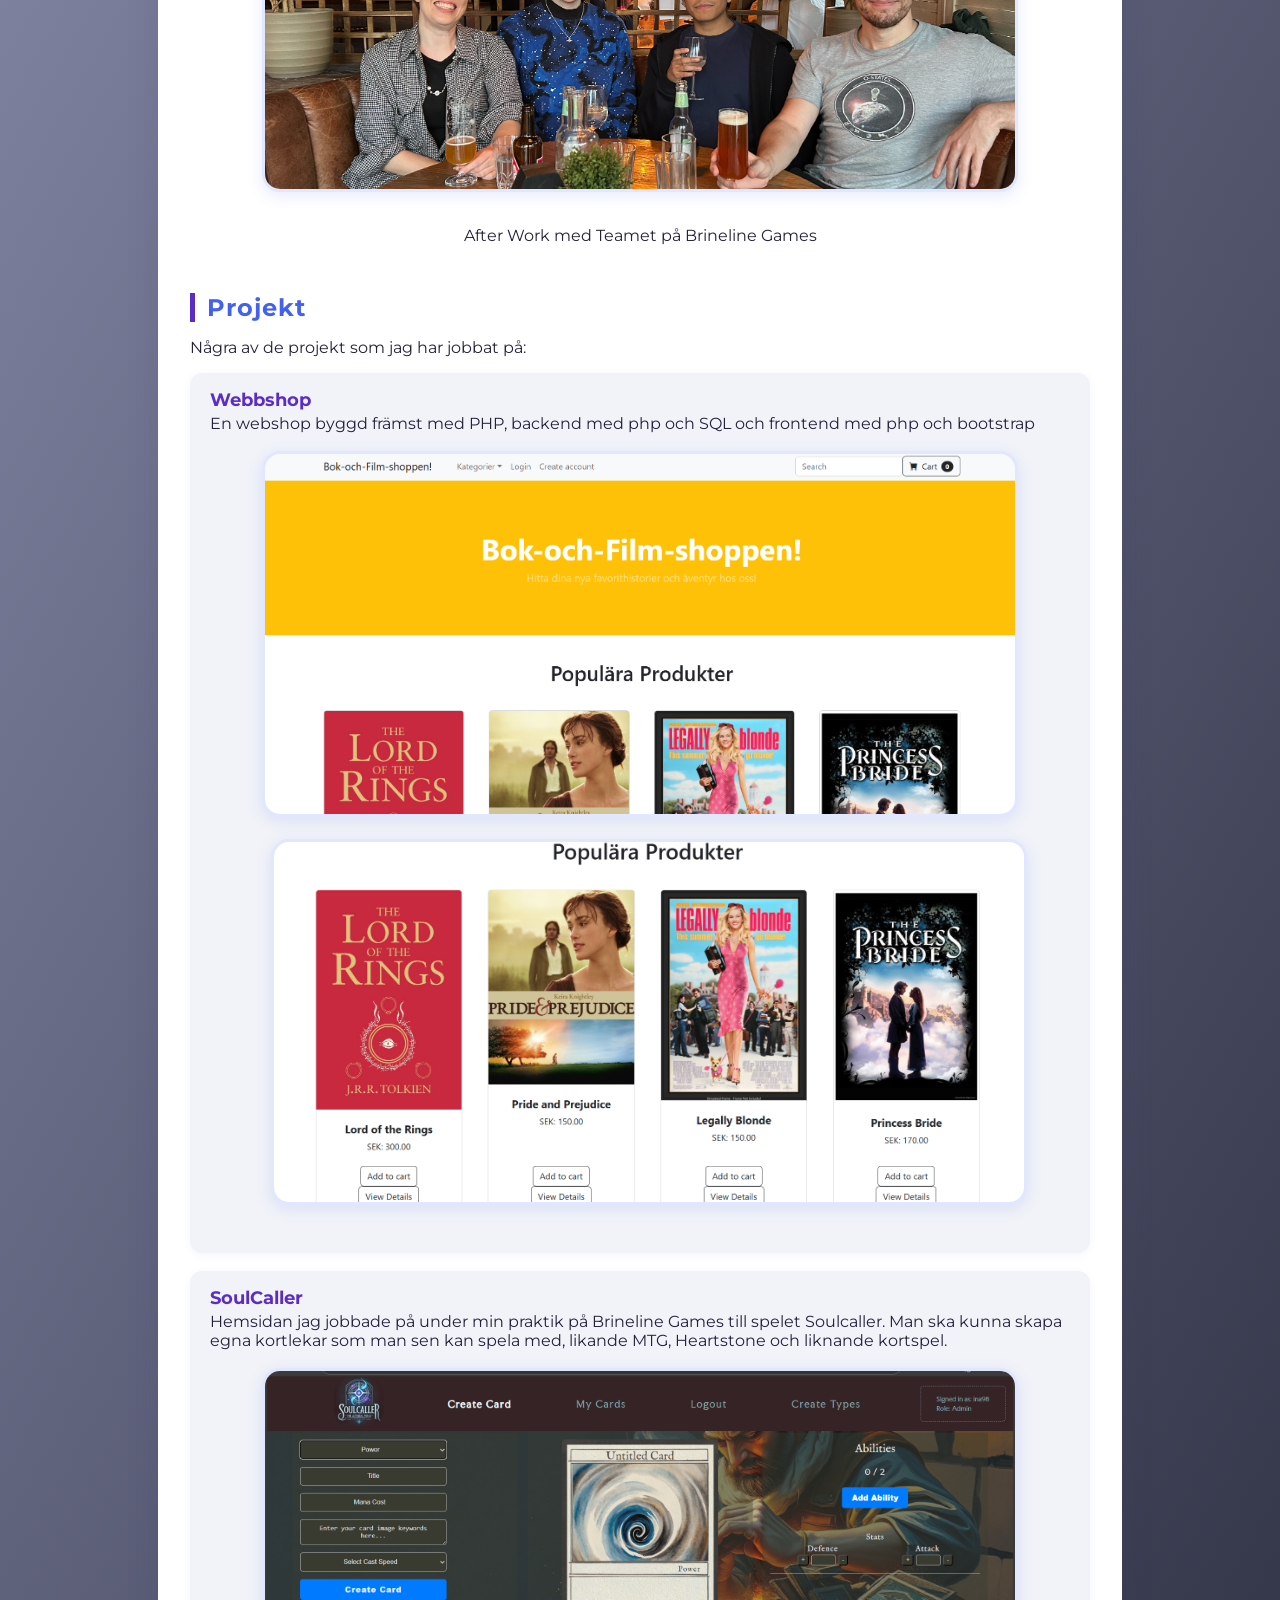
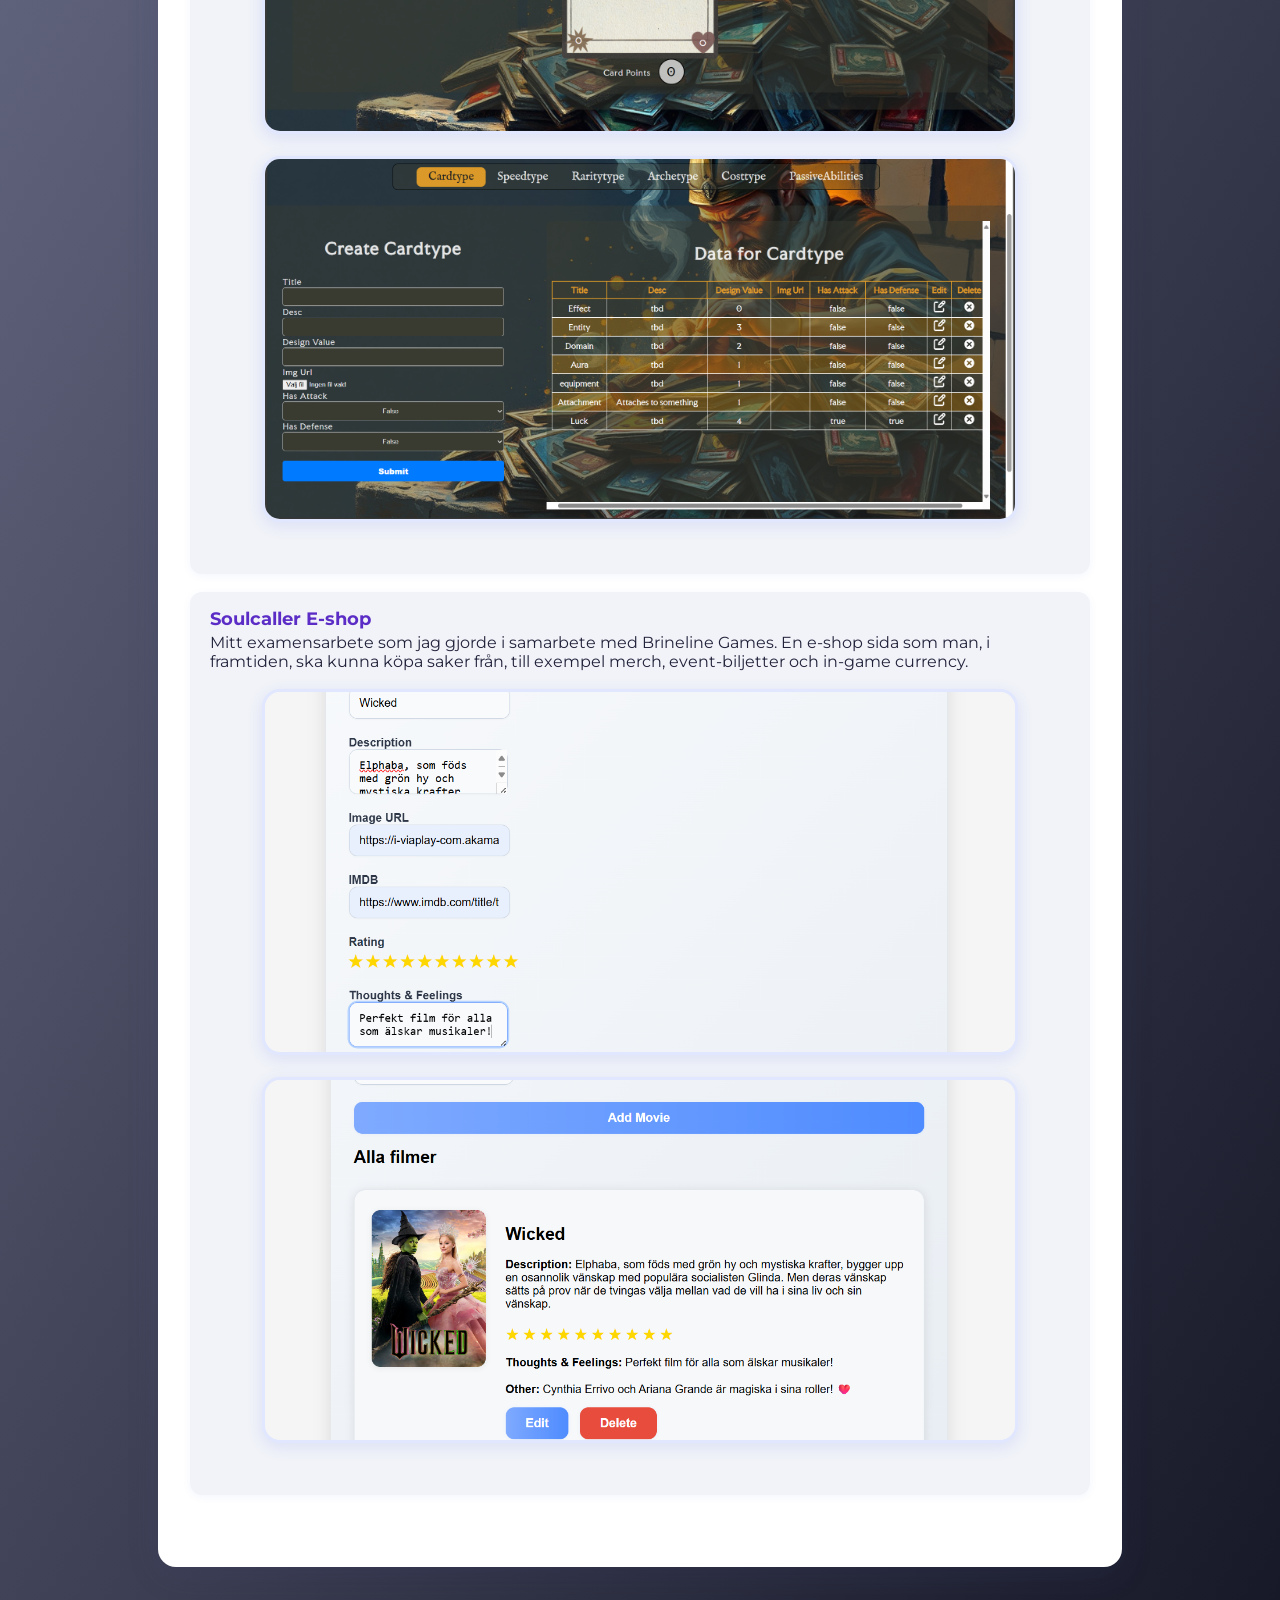
==== commit 1b9925d9: "lagt till lite saker på listan av erfarenheter och lagt till nya projekt att visa upp." ====
--- a/index.html
+++ b/index.html
@@ -31,9 +31,9 @@
             <img src="assets/Profilbild8.jpg" alt="profilbild">
         </div>
             <h2>Om mig</h2>
-            <p>Jag heter Evelina Nyman och studerar till Webbutvecklare med inrikting e-handel på Medieinstitutet. Jag har också tagit examen som frontend-utvecklare från KYH.
+            <p>Jag heter Evelina Nyman och är utbildad till frontend-utvecklare och studerar nu till Webbutvecklare med inrikting e-handel på Medieinstitutet.
             </p>
-            <p>Jag söker just nu en LIA plats för v.40 till v.49 2025, eventuellt också för min andra LIA v.4 till v18 2026.
+            <p>Jag söker nu jobb för när jag tagit med min examen i vår 2026.
             </p>
             <p>Som webbutvecklare kan jag bidra med ledarskaps-kvalitéer, ett stort ansvarstagande, starkt driv och bra känsla för service. Jag är en passionerad utvecklare med intresse för webbutveckling, design och teknik. Här hittar du ett urval av mina kunskaper, utbildningar och projekt.
             </p>
@@ -56,7 +56,9 @@
                 <li>SEO</li>
                 <li>Agil metodik</li>
                 <li>SQL</li>
+                <li>MYSQL / DBeaver</li>
                 <li>Docker</li>
+                <li>Google Cloud</li>
                 <li>Problemlösning</li>
                 <li>Teamarbete</li>
             </ul>
@@ -89,6 +91,11 @@
                 <p>Telefon: 0707549640</p>
                 <p>Hitta mina projekt på: <a href="https://github.com/Kamechan98">min Github!</a></p>
             </div>
+            <div class="image-container">
+                        <img src="assets/IMG_1961.jpg" alt="After Work från min LIA">
+                    <p>After Work med Teamet på Brineline Games</p>
+                    </div>
+
         </section>
 
         <section>
@@ -111,8 +118,24 @@
                 </section>
                 </div>
                 <div class="project-item">
-                    <h3>Rate a Movie</h3>
-                    <p>En enkel appp byggd med React och localStorage där man kan lägga till filmer och lämna betyg och tankar.</p>
+                    <h3>SoulCaller</h3>
+                    <p>Hemsidan jag jobbade på under min praktik på Brineline Games till spelet Soulcaller. Man ska kunna skapa egna kortlekar som man sen kan spela med, likande MTG, Heartstone och liknande kortspel.</p>
+                <section>
+                     <div class="image-container">
+                        <a rel="noopener" href="https://github.com/Kamechan98/Rate-a-Movie-App.git" target="_blank">
+                        <img src="assets/Skärmbild (64).png" alt="SoulCallers hemsida">
+                        </a>
+                    </div>
+                    <div class="image-container">
+                        <a rel="noopener" href="https://github.com/Kamechan98/Rate-a-Movie-App.git" target="_blank">
+                        <img src="assets/Skärmbild (56).png" alt="SoulCallers hemsida">
+                        </a>
+                    </div>
+                </section>
+                </div>
+                <div class="project-item">
+                    <h3>Soulcaller E-shop</h3>
+                    <p>Mitt examensarbete som jag gjorde i samarbete med Brineline Games. En e-shop sida som man, i framtiden, ska kunna köpa saker från, till exempel merch, event-biljetter och in-game currency.</p>
                 <section>
                      <div class="image-container">
                         <a rel="noopener" href="https://github.com/Kamechan98/Rate-a-Movie-App.git" target="_blank">
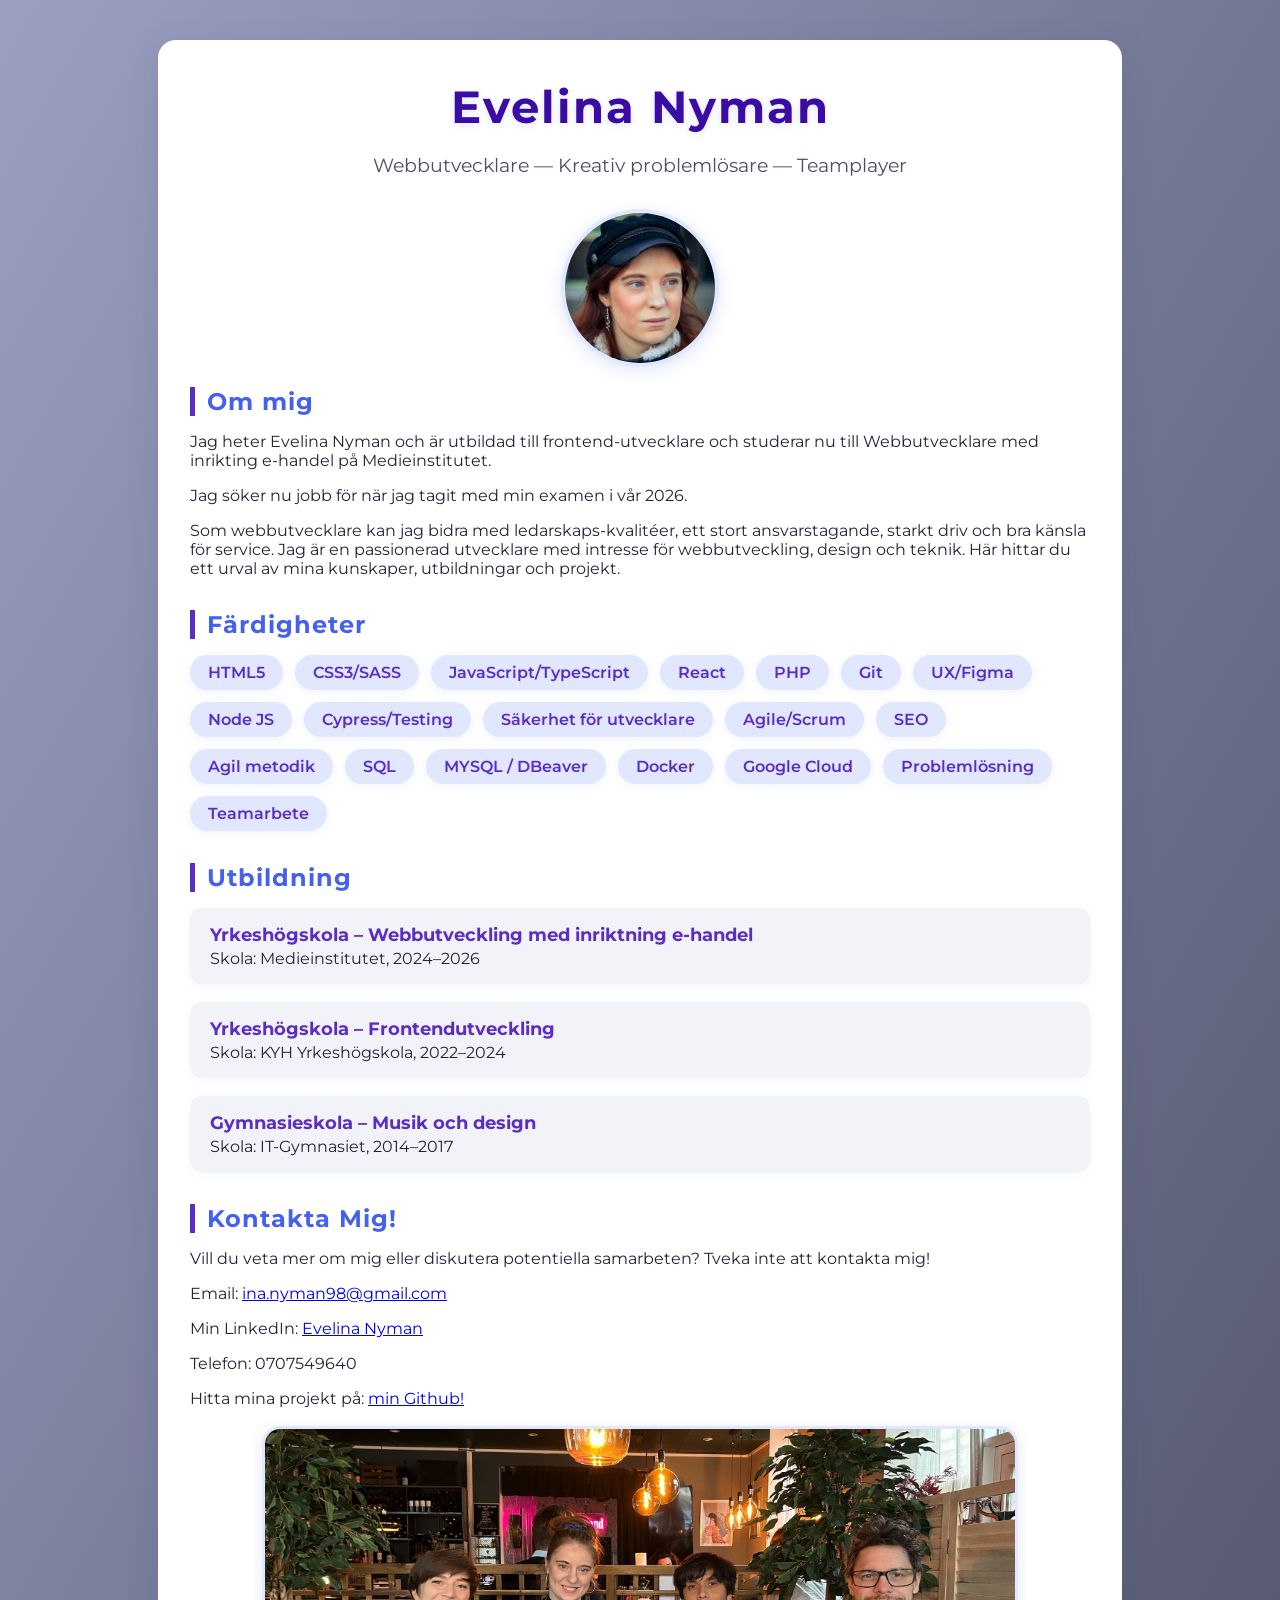
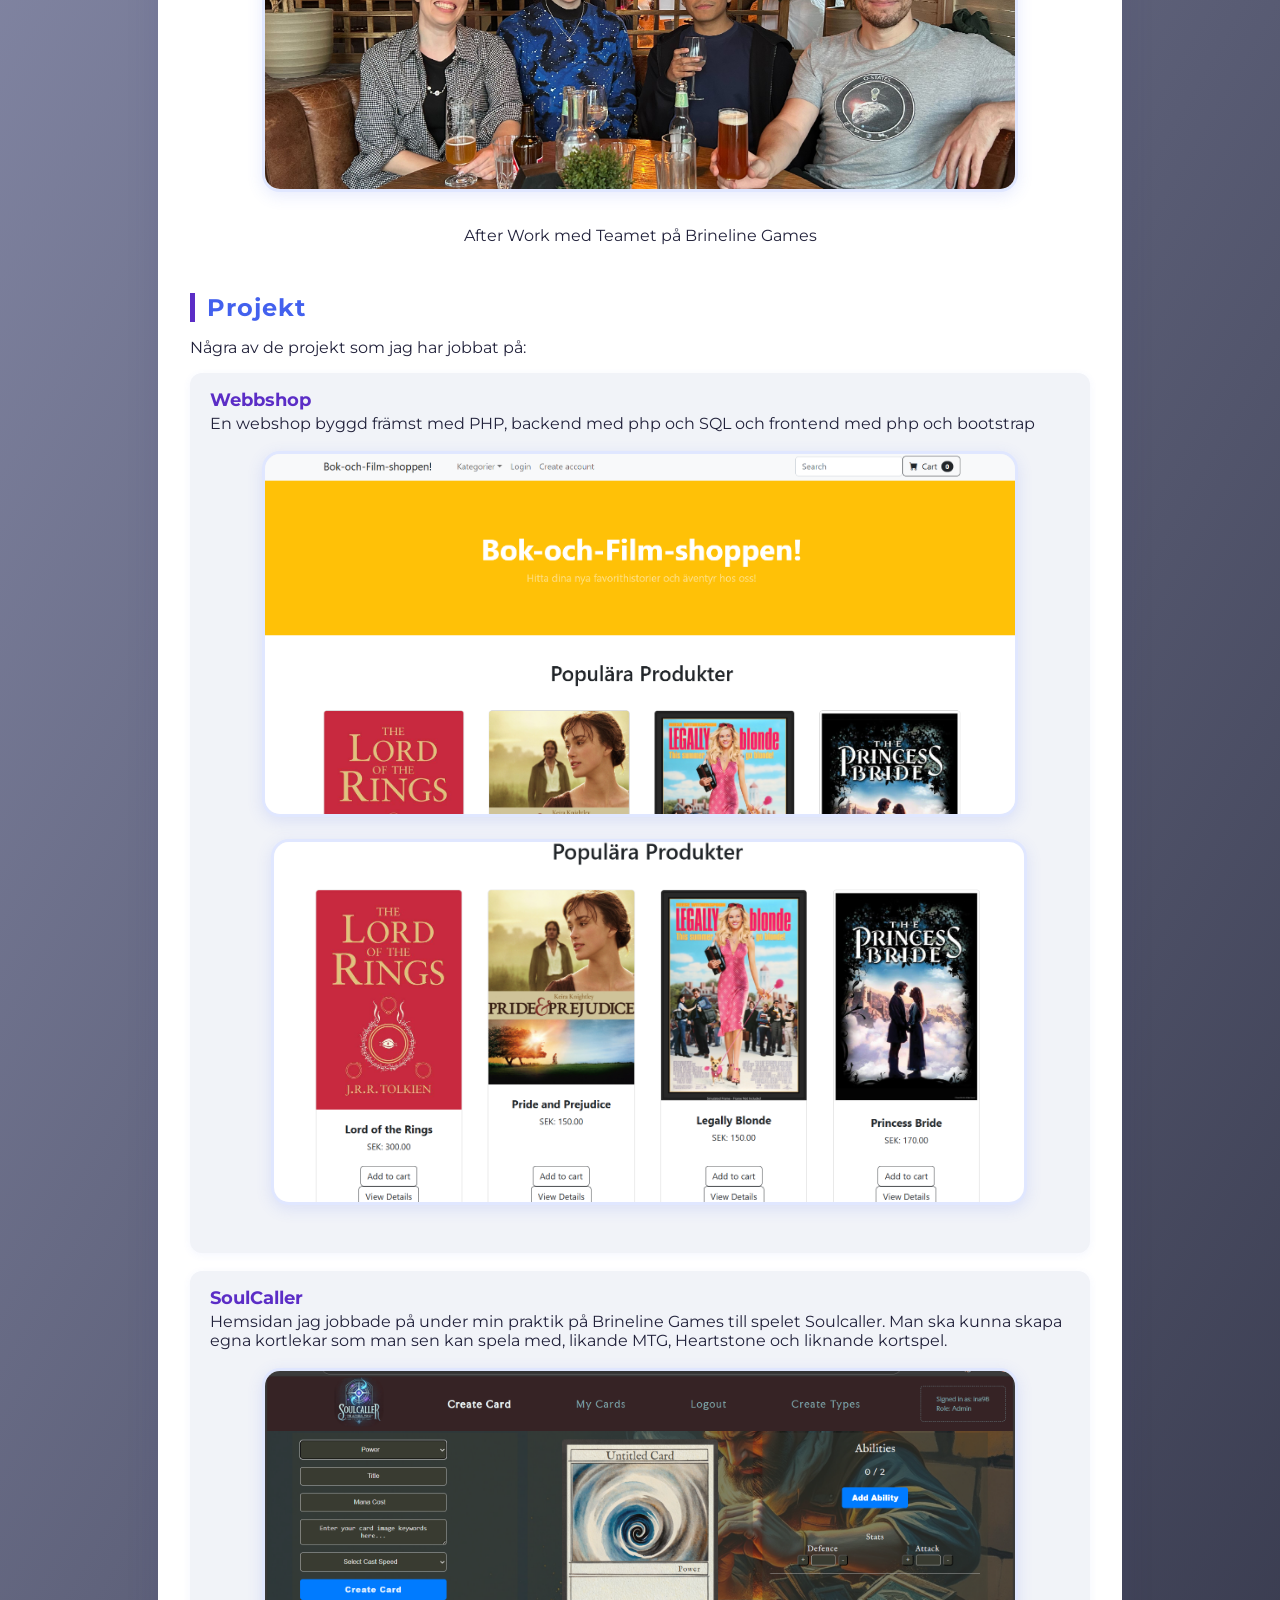
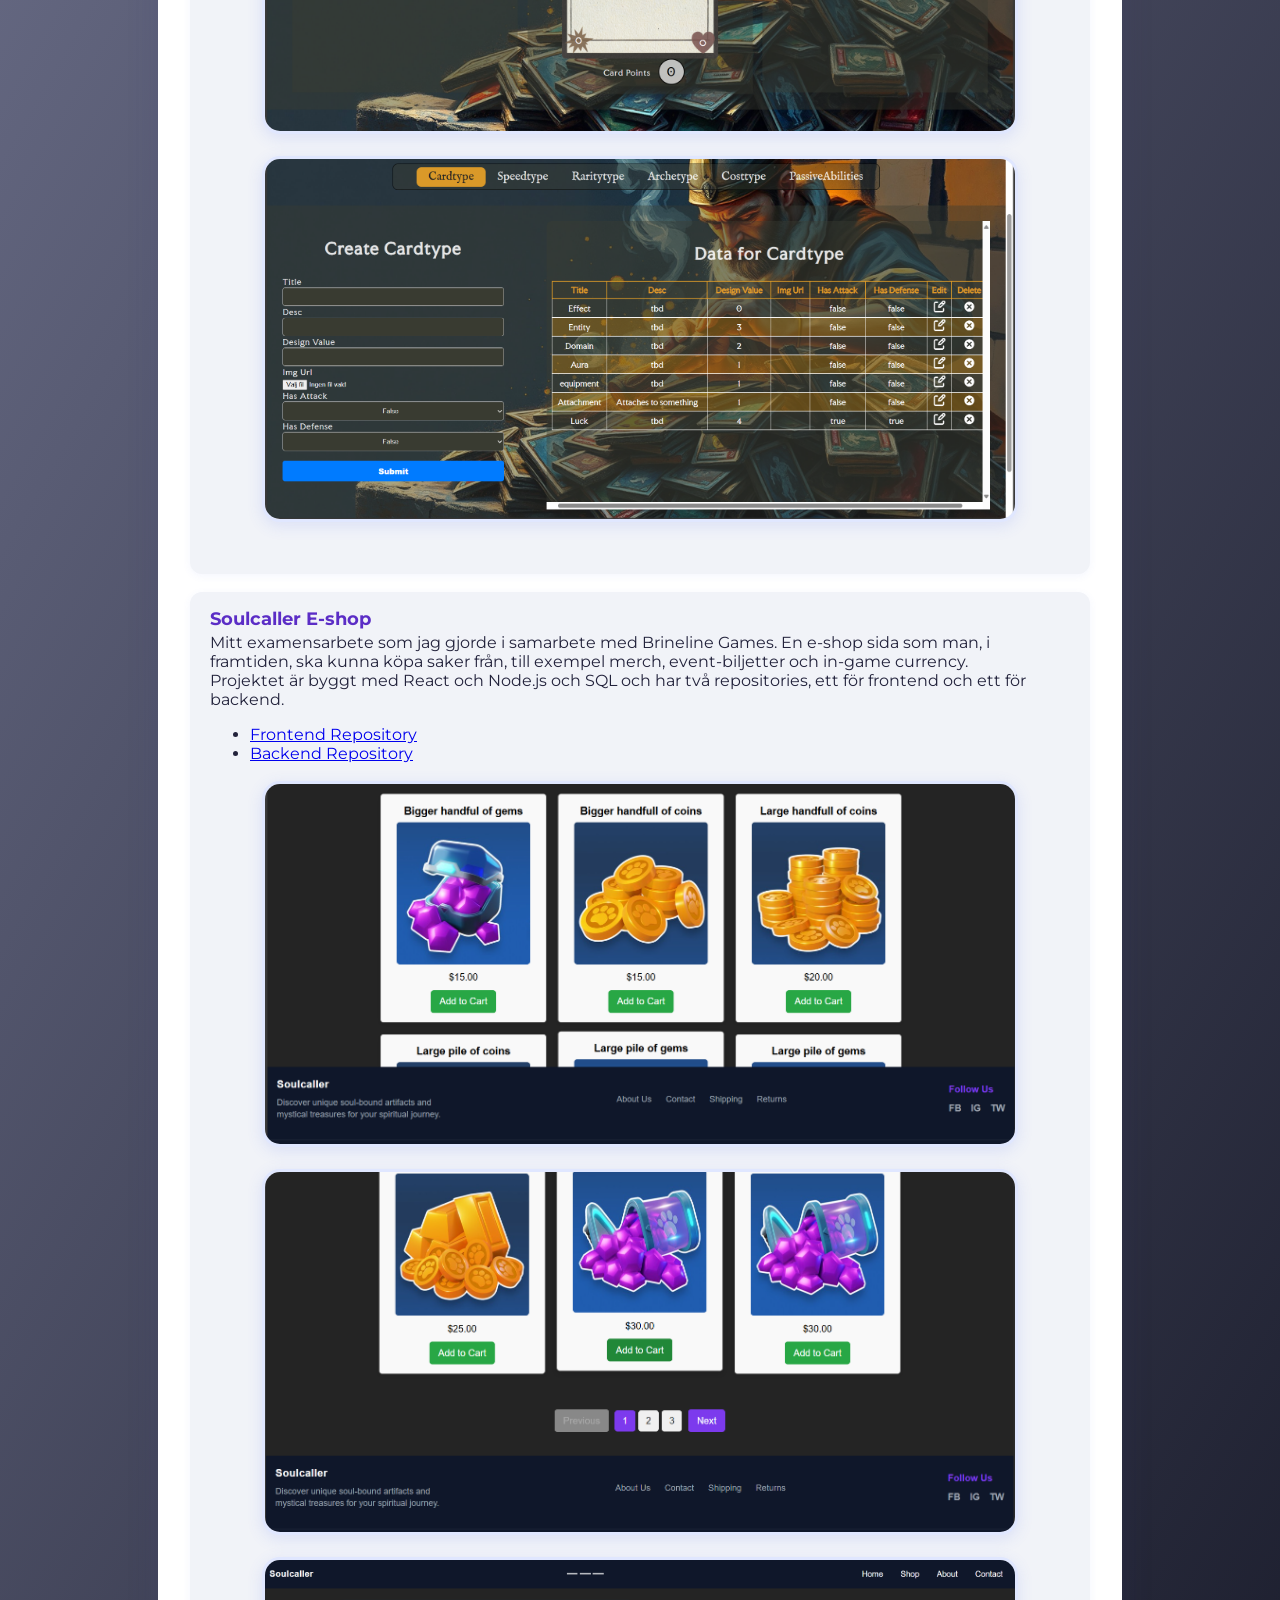
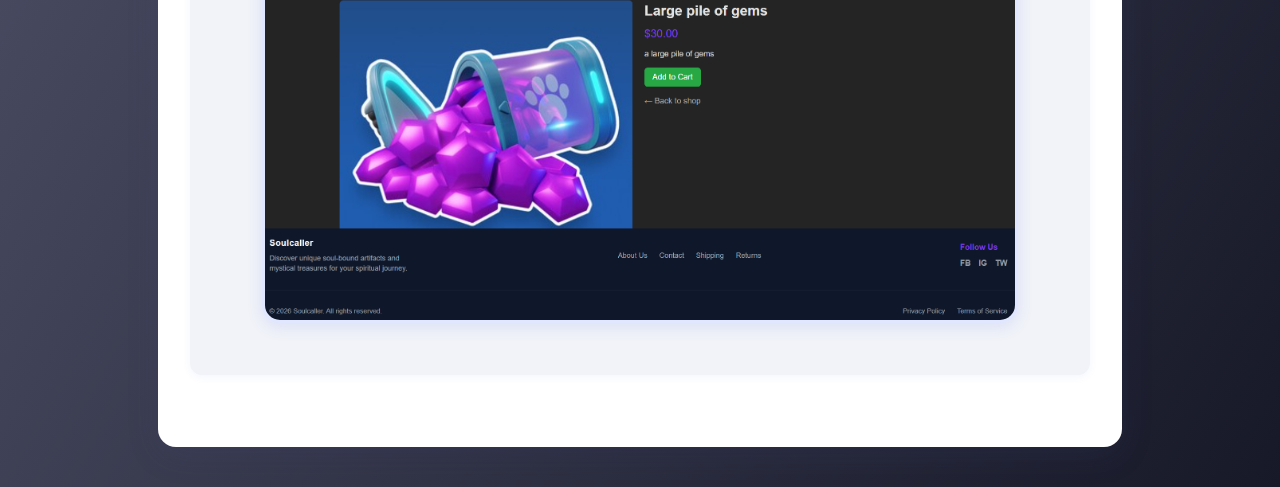
==== commit e2ecef6b: "la till mer bilder och info om mina projekt som jag vill visa upp" ====
--- a/index.html
+++ b/index.html
@@ -136,15 +136,30 @@
                 <div class="project-item">
                     <h3>Soulcaller E-shop</h3>
                     <p>Mitt examensarbete som jag gjorde i samarbete med Brineline Games. En e-shop sida som man, i framtiden, ska kunna köpa saker från, till exempel merch, event-biljetter och in-game currency.</p>
+                    <p>Projektet är byggt med React och Node.js och SQL och har två repositories, ett för frontend och ett för backend.
+                        <ul>
+                            <li>
+                            <a rel="noopener" href="https://github.com/Reyuuh/eshop-soulcaller-frontend" target="_blank">Frontend Repository</a>
+                            </li>
+                            <li>
+                            <a rel="noopener" href="https://github.com/Reyuuh/eshop-soulcaller-backend" target="_blank">Backend Repository</a>
+                            </li>
+                        </ul>
+                    </p>
                 <section>
                      <div class="image-container">
-                        <a rel="noopener" href="https://github.com/Kamechan98/Rate-a-Movie-App.git" target="_blank">
-                        <img src="assets/Skärmbild (2).png" alt="RateAMovie1">
+                        <a rel="noopener" href="https://github.com/Reyuuh/eshop-soulcaller-frontend" target="_blank">
+                        <img src="assets/Skärmbild (94).png" alt="SC-Eshop1">
                         </a>
                     </div>
                     <div class="image-container">
-                        <a rel="noopener" href="https://github.com/Kamechan98/Rate-a-Movie-App.git" target="_blank">
-                        <img src="assets/Skärmbild (3).png" alt="RateAMovie2">
+                        <a rel="noopener" href="https://github.com/Reyuuh/eshop-soulcaller-frontend" target="_blank">
+                        <img src="assets/Skärmbild (95).png" alt="SC-Eshop2">
+                        </a>
+                    </div>
+                     <div class="image-container">
+                        <a rel="noopener" href="https://github.com/Reyuuh/eshop-soulcaller-frontend" target="_blank">
+                        <img src="assets/Skärmbild (96).png" alt="SC-Eshop3">
                         </a>
                     </div>
                 </section>
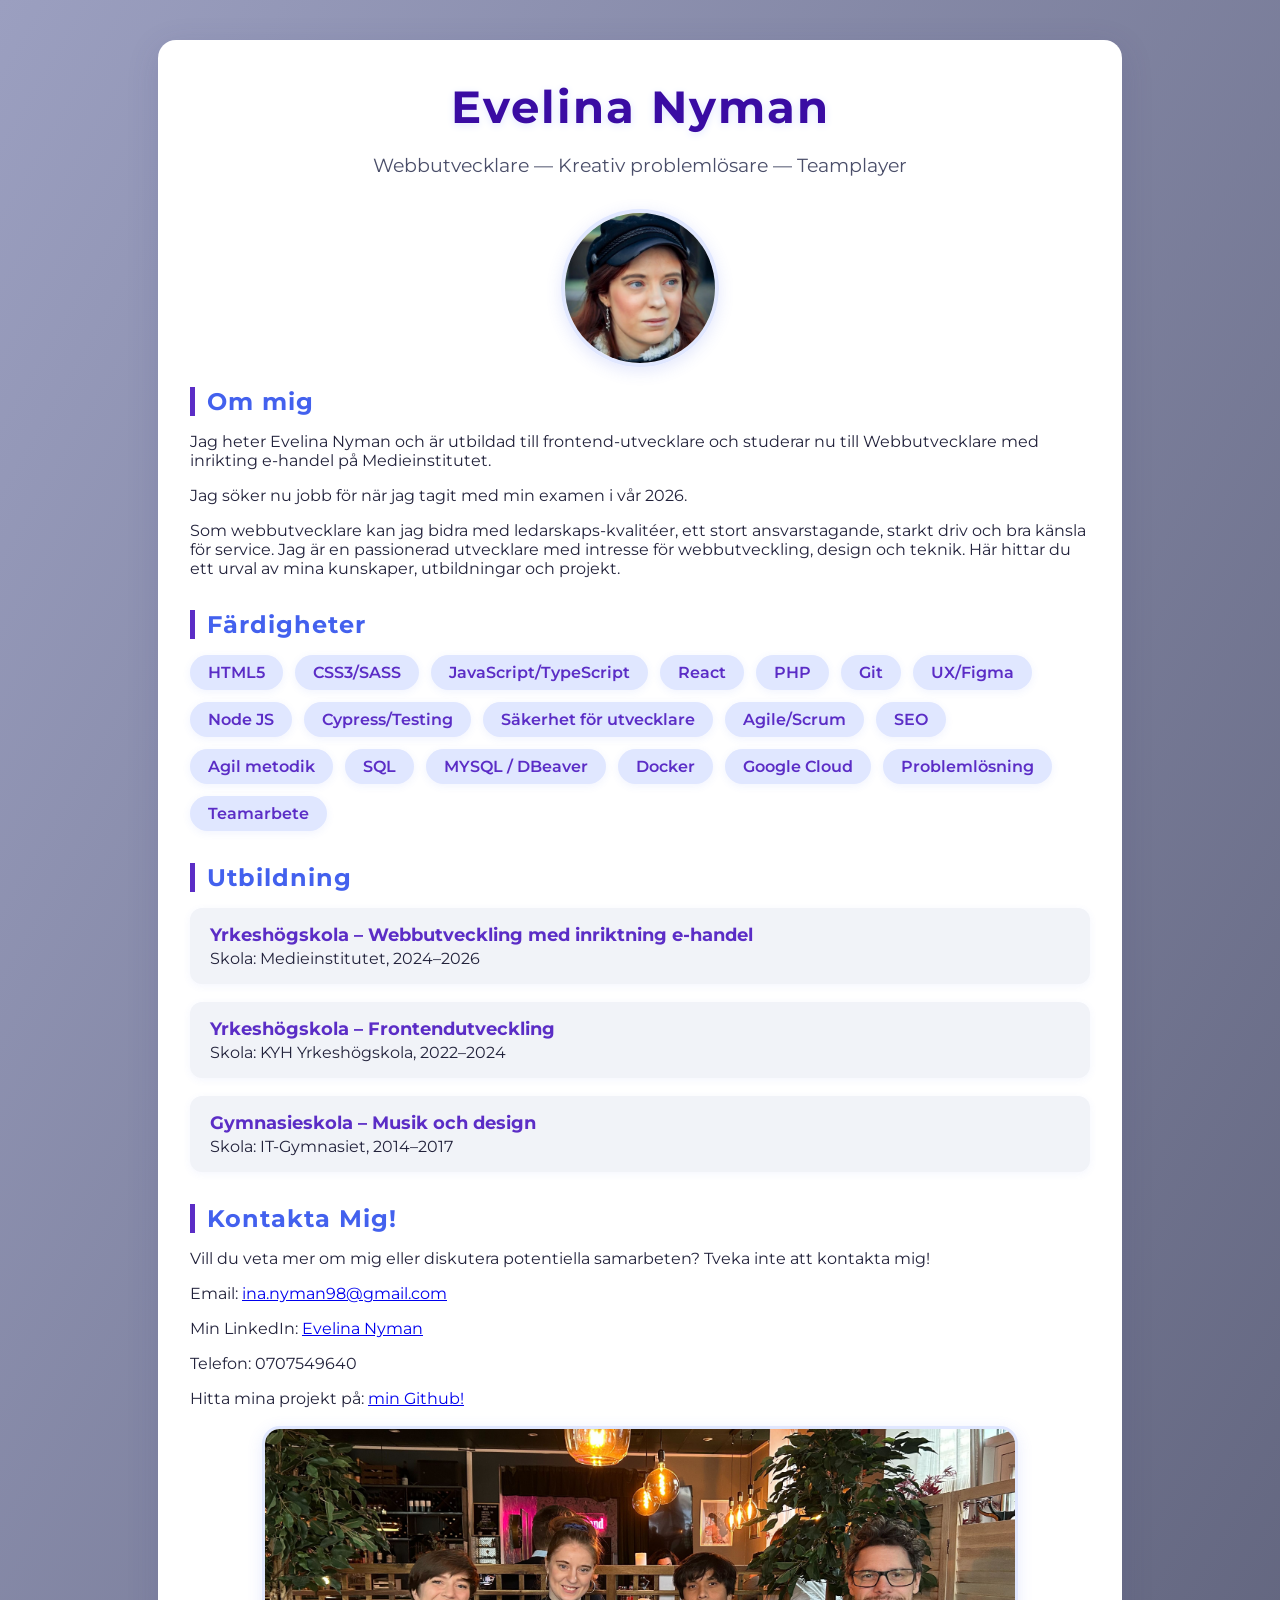
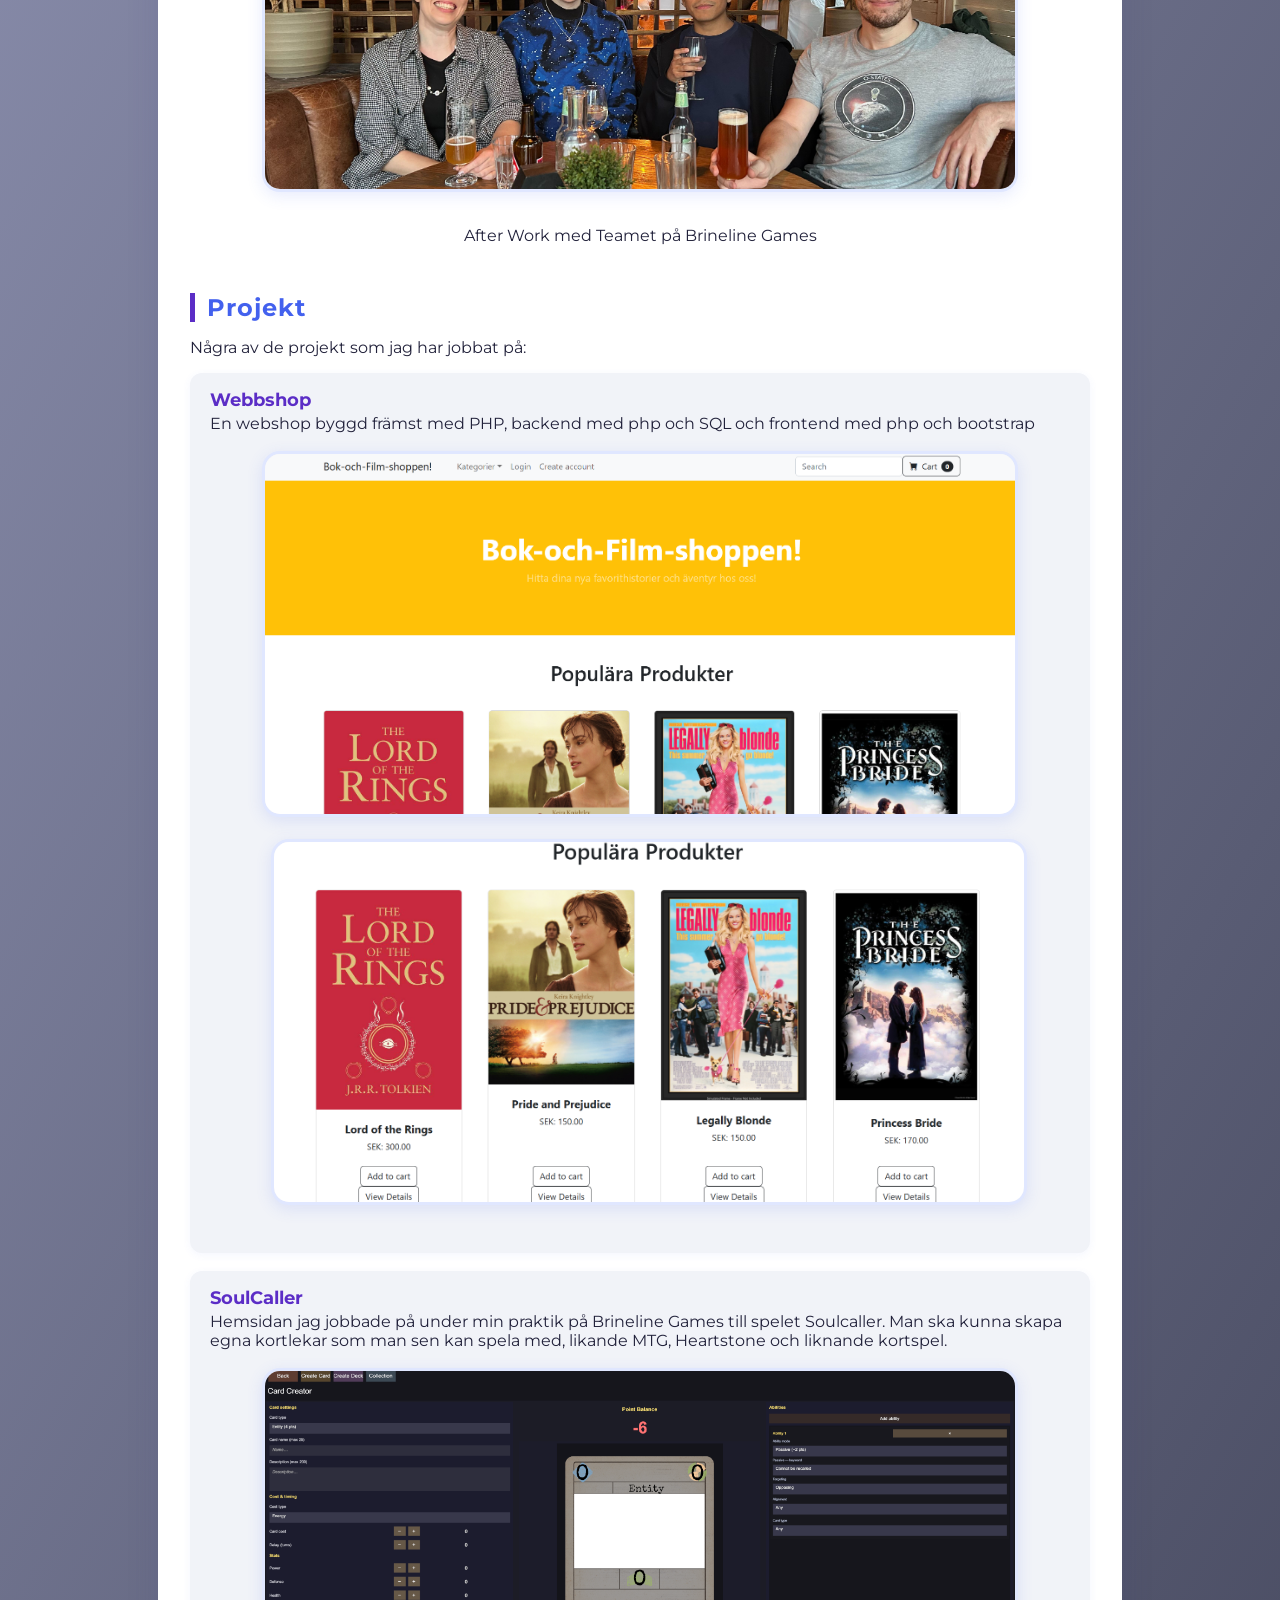
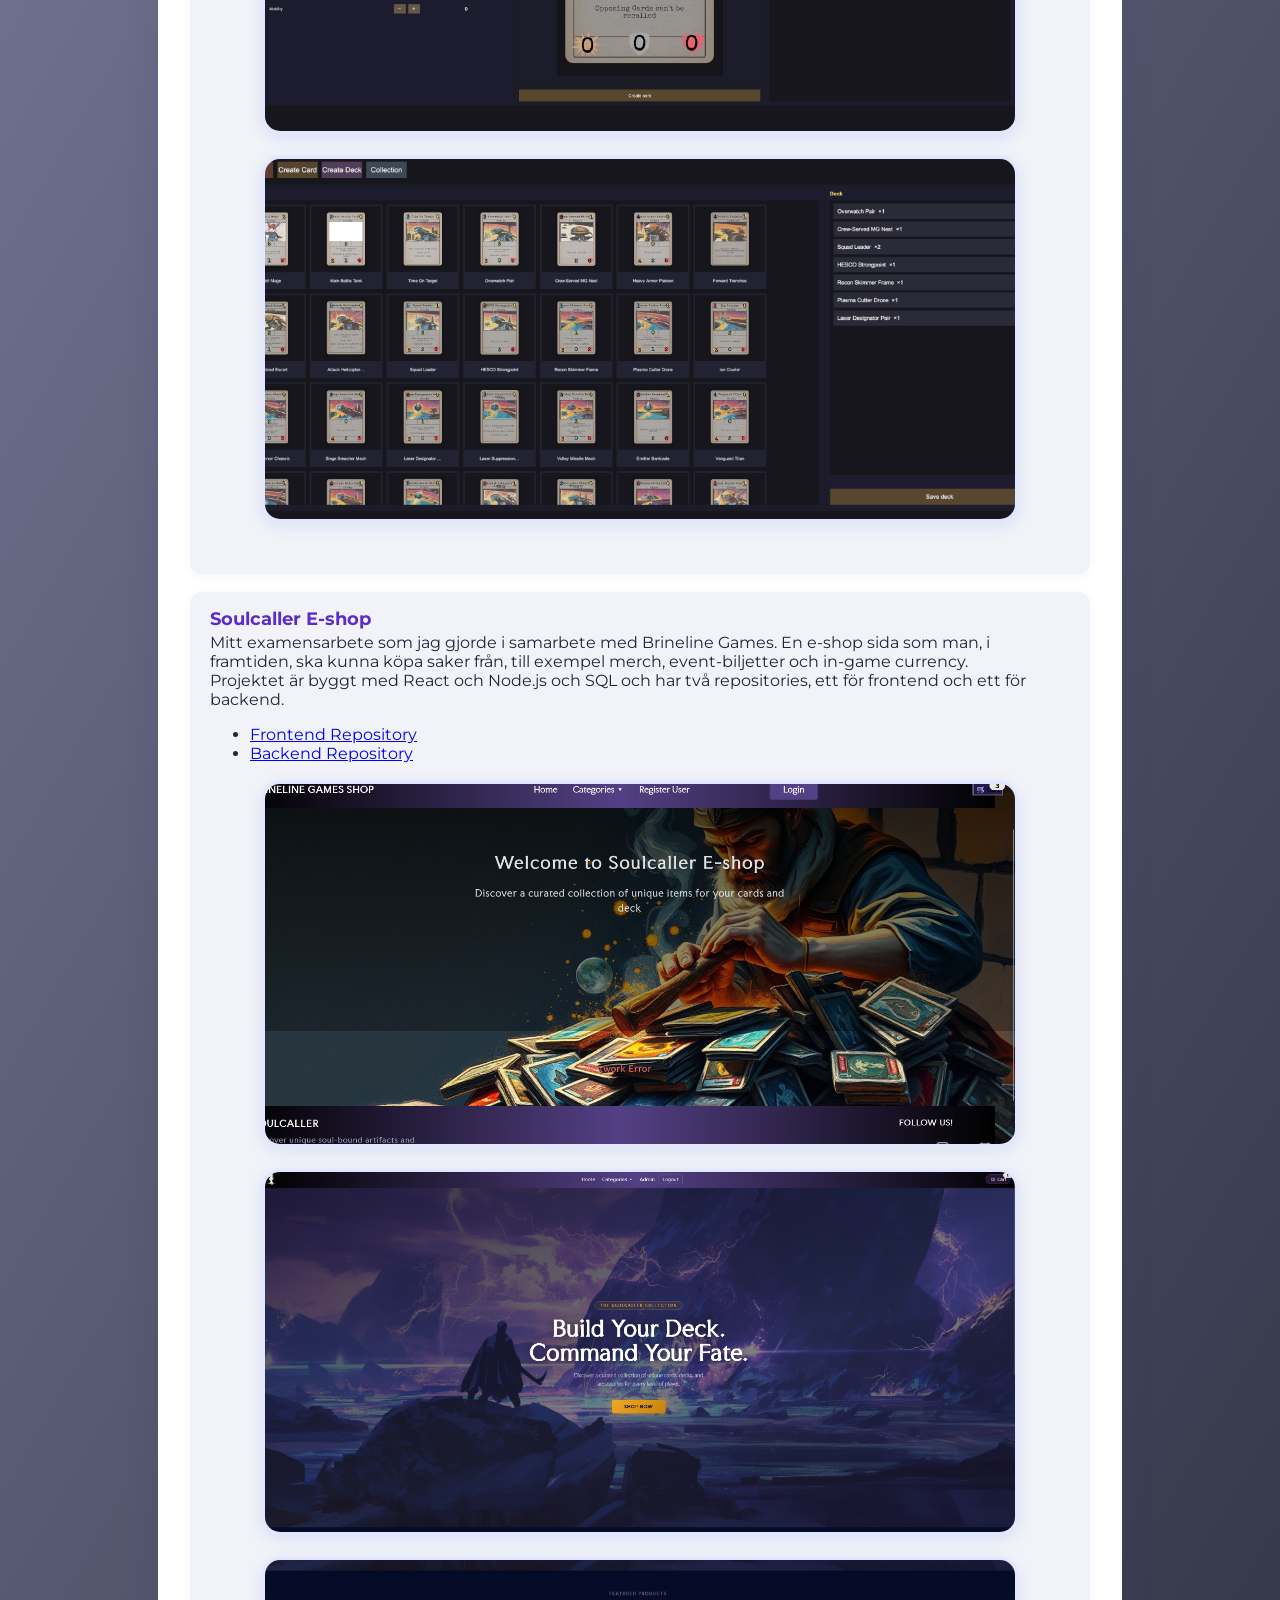
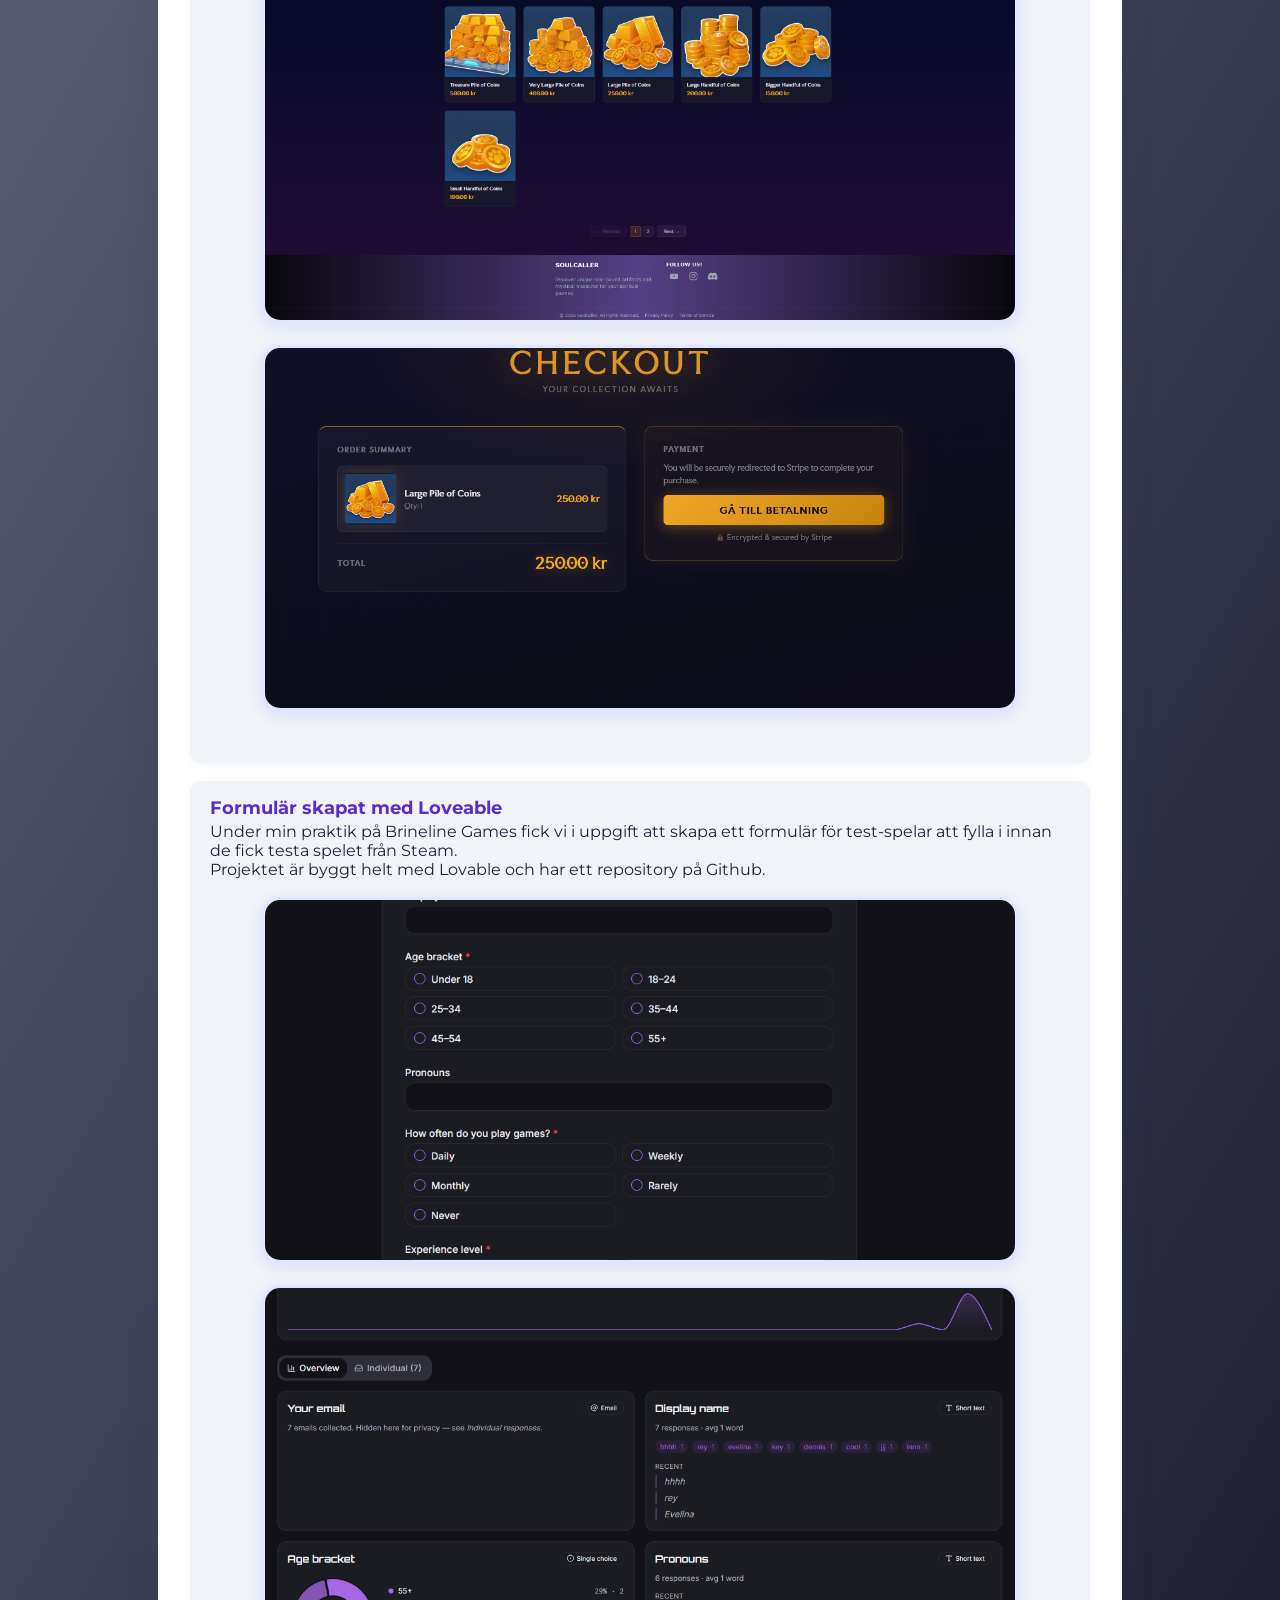
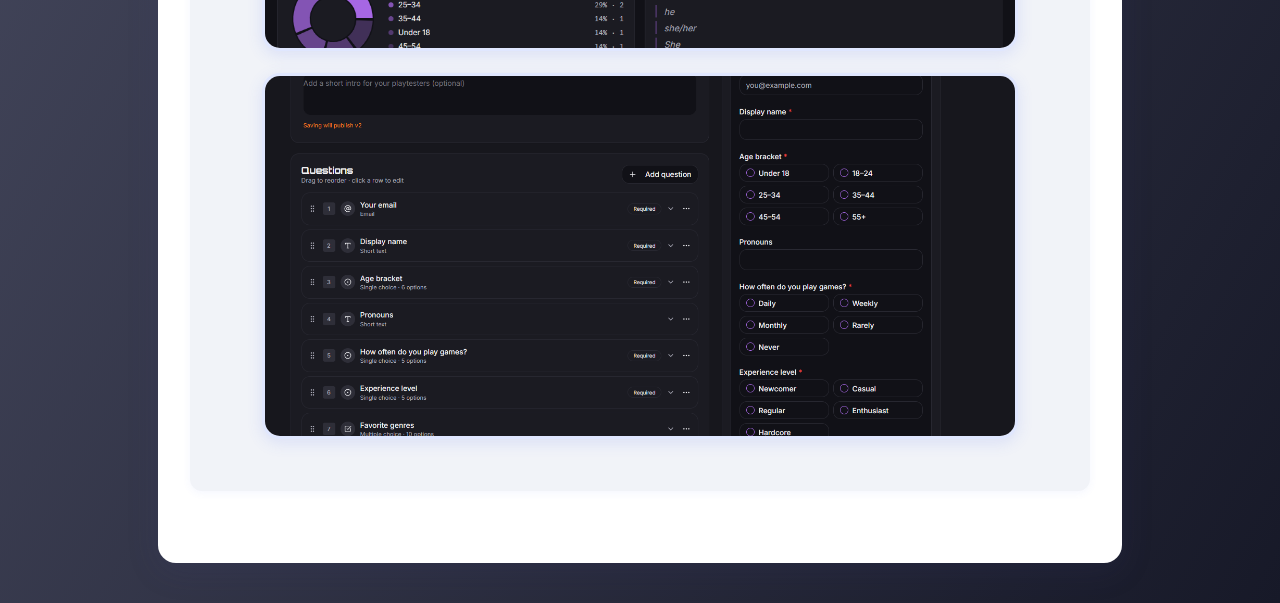
==== commit 792306d9: "changed pictures to new and updated ones as well as added lovable project to portfolio" ====
--- a/index.html
+++ b/index.html
@@ -123,12 +123,12 @@
                 <section>
                      <div class="image-container">
                         <a rel="noopener" href="https://github.com/Kamechan98/Rate-a-Movie-App.git" target="_blank">
-                        <img src="assets/Skärmbild (64).png" alt="SoulCallers hemsida">
+                        <img src="assets/Screenshot 2026-05-03 003402.png" alt="SoulCallers hemsida">
                         </a>
                     </div>
                     <div class="image-container">
                         <a rel="noopener" href="https://github.com/Kamechan98/Rate-a-Movie-App.git" target="_blank">
-                        <img src="assets/Skärmbild (56).png" alt="SoulCallers hemsida">
+                        <img src="assets/Screenshot 2026-05-03 003418.png" alt="SoulCallers hemsida">
                         </a>
                     </div>
                 </section>
@@ -148,18 +148,46 @@
                     </p>
                 <section>
                      <div class="image-container">
+                        <a rel="noopener" href="https://github.com/Kamechan98/Rate-a-Movie-App.git" target="_blank">
+                        <img src="assets/Skärmbild 2026-02-02 100907.png" alt="SoulCallers hemsida">
+                        </a>
+                    </div>
+                     <div class="image-container">
                         <a rel="noopener" href="https://github.com/Reyuuh/eshop-soulcaller-frontend" target="_blank">
-                        <img src="assets/Skärmbild (94).png" alt="SC-Eshop1">
+                        <img src="assets/Skärmbild 2026-05-01 125922.png" alt="SC-Eshop1">
                         </a>
                     </div>
                     <div class="image-container">
                         <a rel="noopener" href="https://github.com/Reyuuh/eshop-soulcaller-frontend" target="_blank">
-                        <img src="assets/Skärmbild (95).png" alt="SC-Eshop2">
+                        <img src="assets/Skärmbild 2026-05-01 130011.png" alt="SC-Eshop2">
                         </a>
                     </div>
                      <div class="image-container">
                         <a rel="noopener" href="https://github.com/Reyuuh/eshop-soulcaller-frontend" target="_blank">
-                        <img src="assets/Skärmbild (96).png" alt="SC-Eshop3">
+                        <img src="assets/Skärmbild 2026-05-01 125034.png" alt="SC-Eshop3">
+                        </a>
+                    </div>
+                </section>
+                </div>
+                                <div class="project-item">
+                    <h3>Formulär skapat med Loveable</h3>
+                    <p>Under min praktik på Brineline Games fick vi i uppgift att skapa ett formulär för test-spelar att fylla i innan de fick testa spelet från Steam.</p>
+                    <p>Projektet är byggt helt med Lovable och har ett repository på Github.</p>
+                    </p>
+                <section>
+                     <div class="image-container">
+                        <a rel="noopener" href="https://github.com/Reyuuh/eshop-soulcaller-frontend" target="_blank">
+                        <img src="assets/Skärmbild 2026-05-01 122115.png" alt="SC-Eshop1">
+                        </a>
+                    </div>
+                    <div class="image-container">
+                        <a rel="noopener" href="https://github.com/Reyuuh/eshop-soulcaller-frontend" target="_blank">
+                        <img src="assets/Skärmbild 2026-05-01 121901.png" alt="SC-Eshop2">
+                        </a>
+                    </div>
+                     <div class="image-container">
+                        <a rel="noopener" href="https://github.com/Reyuuh/eshop-soulcaller-frontend" target="_blank">
+                        <img src="assets/Skärmbild 2026-05-01 122002.png" alt="SC-Eshop3">
                         </a>
                     </div>
                 </section>
